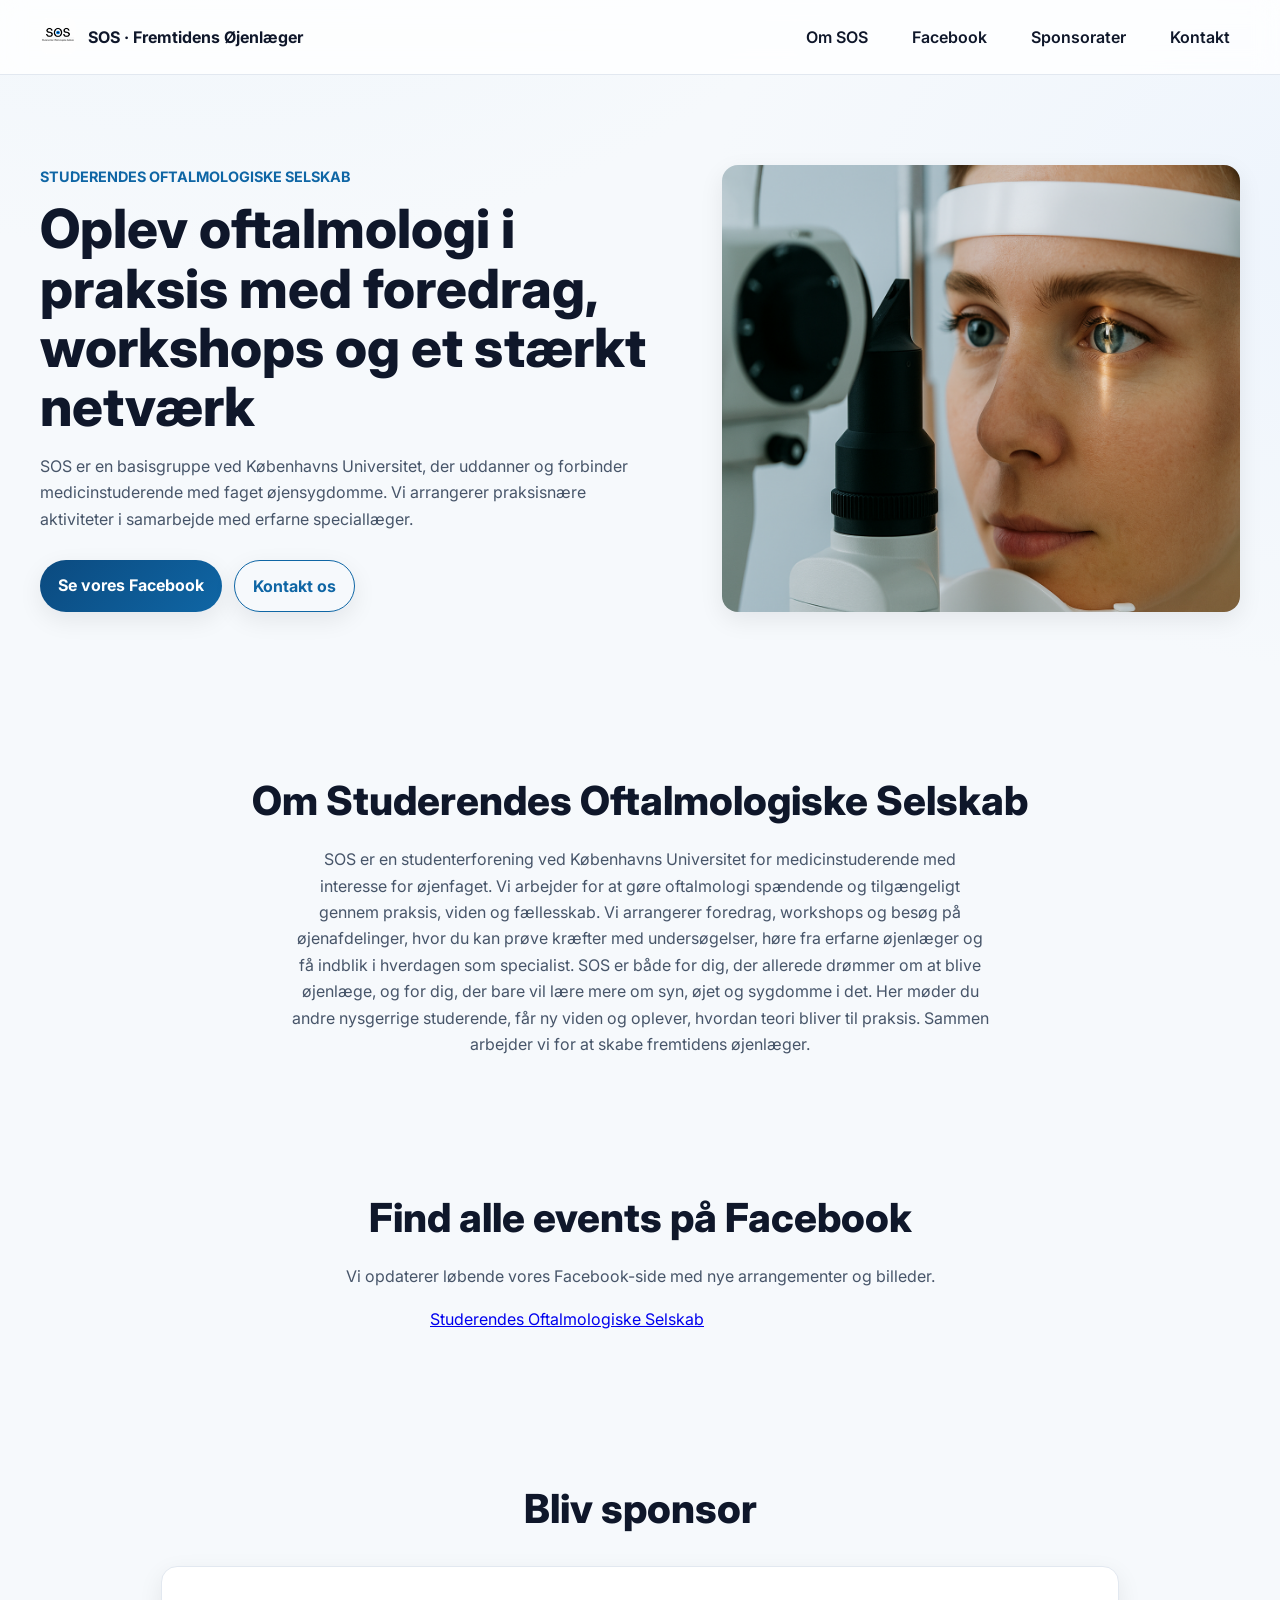
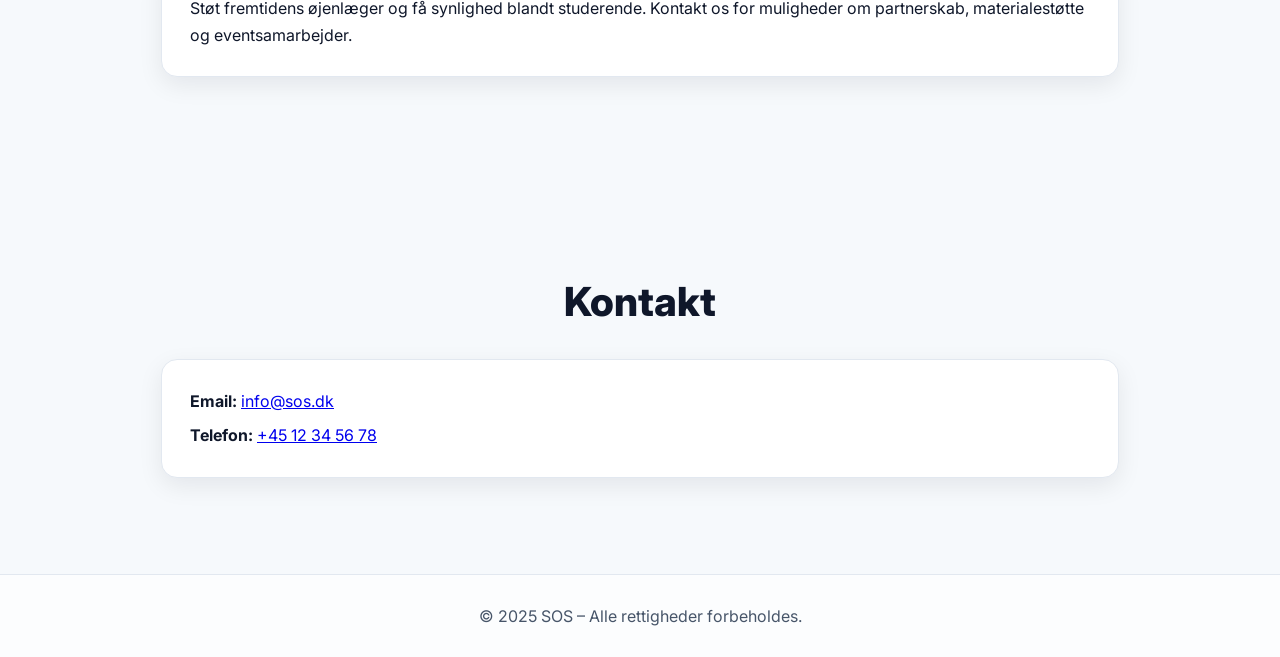
==== index.html @ 93fd6386 "Add files via upload" ====
<!DOCTYPE html>
<html lang="da">
<head>
  <meta charset="UTF-8" />
  <meta name="viewport" content="width=device-width, initial-scale=1" />

  <title>Studerendes Oftalmologiske Selskab (SOS) – Fremtidens Øjenlæger</title>
  <meta name="description" content="SOS er en basisgruppe ved Københavns Universitet, der fremmer viden om oftalmologi med foredrag, workshops og netværk for medicinstuderende." />

  <!-- (5) Favicon -->
  <link rel="icon" type="image/png" href="faviconsos.png" />

  <!-- Google Fonts -->
  <link rel="preconnect" href="https://fonts.gstatic.com" crossorigin>
  <link href="https://fonts.googleapis.com/css2?family=Inter:wght@300;400;500;600;700;800&display=swap" rel="stylesheet">

  <!-- (1) SEO/Open Graph -->
  <meta property="og:type" content="website">
  <meta property="og:locale" content="da_DK">
  <meta property="og:title" content="Studerendes Oftalmologiske Selskab (SOS)">
  <meta property="og:description" content="Foredrag, workshops og netværk for medicinstuderende ved Københavns Universitet.">
  <meta property="og:image" content="hero-eye.jpg">
  <meta property="og:url" content="/">
  <meta name="twitter:card" content="summary_large_image">
  <meta name="twitter:title" content="Studerendes Oftalmologiske Selskab (SOS)">
  <meta name="twitter:description" content="Foredrag, workshops og netværk for medicinstuderende ved KU.">
  <meta name="twitter:image" content="hero-eye.jpg">

  <style>
    :root {
      --bg: #f6f9fc; --bg-soft: #eef5fb; --text: #0f172a; --muted: #475569;
      --brand: #0b4a7f; --brand-2: #0f66a5; --accent: #ffd166; --card: #ffffff;
      --radius: 16px; --shadow-md: 0 8px 24px rgba(2,6,23,.08); --shadow-lg: 0 18px 40px rgba(2,6,23,.12);
    }

    body {
      margin: 0;
      font-family: 'Inter', system-ui, sans-serif;
      background: radial-gradient(1200px 800px at 15% -10%, var(--bg-soft), transparent 60%),
                  radial-gradient(1400px 900px at 110% 10%, #dbeafe55, transparent 50%),
                  var(--bg);
      color: var(--text);
      line-height: 1.65;
    }

    /* Topbar */
    .topbar {
      position: sticky; top: 0; z-index: 100;
      background: rgba(255,255,255,0.8);
      backdrop-filter: blur(12px);
      border-bottom: 1px solid #e2e8f0;
    }
    .nav {
      max-width: 1200px; margin: 0 auto;
      display: flex; justify-content: space-between; align-items: center;
      padding: 16px 20px;
    }
    .brand { display: flex; align-items: center; gap: 12px; text-decoration: none; color: var(--text); font-weight: 700; }
    .nav-list { display: flex; gap: 24px; }
    .nav-link { text-decoration: none; color: var(--text); font-weight: 600; padding: 8px 10px; border-radius: 10px; }
    .nav-link:hover { background: rgba(11,74,127,0.1); }

    /* Logo */
    .logo-img { height: 36px; width: auto; display: block; object-fit: contain; border-radius: 8px; margin-top: -2px; }

    /* Hero */
    .hero { padding: 90px 20px 60px; text-align: left; }
    .hero-inner {
      max-width: 1200px; margin: 0 auto;
      display: grid; grid-template-columns: 1.1fr .9fr;
      gap: 48px; align-items: center;
    }
    .kicker { color: var(--brand-2); font-weight: 700; text-transform: uppercase; font-size: 0.9rem; }
    .headline { font-weight: 800; font-size: clamp(32px,4.4vw,54px); line-height: 1.1; margin: 10px 0 16px; }
    .lede { color: var(--muted); max-width: 60ch; }
    .cta-row { display: flex; gap: 12px; margin-top: 28px; flex-wrap: wrap; }
    .btn {
      background: linear-gradient(135deg, var(--brand), var(--brand-2));
      color: #fff; text-decoration: none; padding: 12px 18px; border-radius: 999px;
      font-weight: 700; box-shadow: var(--shadow-md); transition: transform .15s ease, box-shadow .2s ease;
    }
    .btn:hover { box-shadow: var(--shadow-lg); transform: translateY(-1px); }
    .btn-ghost { background: transparent; color: var(--brand-2); border: 1px solid var(--brand-2); }

    .hero-art { border-radius: var(--radius); overflow: hidden; height: 100%; box-shadow: var(--shadow-md); }
    .hero-art img { width: 100%; height: 100%; object-fit: cover; display: block; }

    section { padding: clamp(48px,9vw,96px) 20px; }
    .wrap { max-width: 1200px; margin: 0 auto; }
    .section-title { text-align: center; font-size: clamp(26px,3.2vw,40px); font-weight: 800; margin: 0 0 12px; }
    .section-lede { text-align: center; color: var(--muted); max-width: 70ch; margin: 0 auto; }

    .panel {
      background: var(--card); border-radius: var(--radius); box-shadow: var(--shadow-md);
      padding: clamp(20px,3.6vw,28px); border: 1px solid #e2e8f0; max-width: 900px; margin: 24px auto 0;
    }

    /* Facebook embed */
    .fb-wrap { max-width: 1300px; margin: 0 auto; padding: 2rem 1rem; }
    .fb-card { background: transparent; border: none; border-radius: 0; box-shadow: none; padding: 0; }
    .fb-container { max-width: 500px; margin: 0 auto; }
    .fb-page { border-radius: 12px; overflow: hidden; }

    .footer {
      border-top: 1px solid #e2e8f0; text-align: center; color: var(--muted);
      padding: 28px 20px; background: rgba(255,255,255,0.7);
    }

    /* (2) Mobil-forbedringer */
    @media (max-width: 768px) {
      .hero-inner { grid-template-columns: 1fr; text-align: center; }
      .hero-art { margin-top: 24px; height: 260px; }
      .logo-img { height: 30px; margin-top: 0; }
      .nav { padding: 12px 16px; }
      .headline { font-size: clamp(28px, 7vw, 40px); }
      .fb-container { max-width: 100%; }
      .fb-page { border-radius: 10px; }
    }
  </style>
</head>

<body>
  <header class="topbar">
    <nav class="nav" aria-label="Primær navigation">
      <a class="brand" href="#">
        <img src="sos-logo.jpg" alt="Studerendes Oftalmologiske Selskab logo" class="logo-img">
        <span>SOS · Fremtidens Øjenlæger</span>
      </a>
      <div class="nav-list">
        <a class="nav-link" href="#om-os">Om SOS</a>
        <a class="nav-link" href="#facebook">Facebook</a>
        <a class="nav-link" href="#sponsorater">Sponsorater</a>
        <a class="nav-link" href="#kontakt">Kontakt</a>
      </div>
    </nav>
  </header>

  <section class="hero">
    <div class="hero-inner">
      <div>
        <div class="kicker">Studerendes Oftalmologiske Selskab</div>
        <h1 class="headline">Oplev oftalmologi i praksis med foredrag, workshops og et stærkt netværk</h1>
        <p class="lede">SOS er en basisgruppe ved Københavns Universitet, der uddanner og forbinder medicinstuderende med faget øjensygdomme. Vi arrangerer praksisnære aktiviteter i samarbejde med erfarne speciallæger.</p>
        <div class="cta-row">
          <a class="btn" href="#facebook">Se vores Facebook</a>
          <a class="btn btn-ghost" href="#kontakt">Kontakt os</a>
        </div>
      </div>
      <div class="hero-art">
        <img src="hero-eye.jpg" alt="Illustration af oftalmologisk arbejde">
      </div>
    </div>
  </section>

  <section id="om-os">
    <div class="wrap">
      <h2 class="section-title">Om Studerendes Oftalmologiske Selskab</h2>
      <p class="section-lede">
        SOS er en studenterforening ved Københavns Universitet for medicinstuderende med interesse for øjenfaget. Vi arbejder for at gøre oftalmologi spændende og tilgængeligt gennem praksis, viden og fællesskab.
        Vi arrangerer foredrag, workshops og besøg på øjenafdelinger, hvor du kan prøve kræfter med undersøgelser, høre fra erfarne øjenlæger og få indblik i hverdagen som specialist.
        SOS er både for dig, der allerede drømmer om at blive øjenlæge, og for dig, der bare vil lære mere om syn, øjet og sygdomme i det.
        Her møder du andre nysgerrige studerende, får ny viden og oplever, hvordan teori bliver til praksis.
        Sammen arbejder vi for at skabe fremtidens øjenlæger.
      </p>
    </div>
  </section>

  <!-- Facebook (placeret efter Om SOS) -->
  <section id="facebook" class="fb-wrap">
    <div class="wrap">
      <h2 class="section-title">Find alle events på Facebook</h2>
      <p class="section-lede">Vi opdaterer løbende vores Facebook-side med nye arrangementer og billeder.</p>

      <div class="fb-card">
        <div id="fb-root"></div>
        <script async defer crossorigin="anonymous"
          src="https://connect.facebook.net/da_DK/sdk.js#xfbml=1&version=v20.0"
          nonce="sos-page-plugin"></script>

        <div class="fb-container">
          <div class="fb-page"
               data-href="https://www.facebook.com/StuderendesOftalmologiskeSelskab/"
               data-tabs="timeline,events"
               data-width="500"
               data-adapt-container-width="false"
               data-small-header="false"
               data-hide-cover="false"
               data-show-facepile="true">
            <blockquote cite="https://www.facebook.com/StuderendesOftalmologiskeSelskab/" class="fb-xfbml-parse-ignore">
              <a href="https://www.facebook.com/StuderendesOftalmologiskeSelskab/">Studerendes Oftalmologiske Selskab</a>
            </blockquote>
          </div>
        </div>
      </div>
    </div>
  </section>

  <section id="sponsorater">
    <div class="wrap">
      <h2 class="section-title">Bliv sponsor</h2>
      <div class="panel">
        Støt fremtidens øjenlæger og få synlighed blandt studerende. Kontakt os for muligheder om partnerskab, materialestøtte og eventsamarbejder.
      </div>
    </div>
  </section>

  <section id="kontakt">
    <div class="wrap">
      <h2 class="section-title">Kontakt</h2>
      <div class="panel" style="display:grid;gap:8px;">
        <div><strong>Email:</strong> <a href="mailto:info@sos.dk">info@sos.dk</a></div>
        <div><strong>Telefon:</strong> <a href="tel:+4512345678">+45 12 34 56 78</a></div>
      </div>
    </div>
  </section>

  <footer>
    <div class="footer">© 2025 SOS – Alle rettigheder forbeholdes.</div>
  </footer>
</body>
</html>
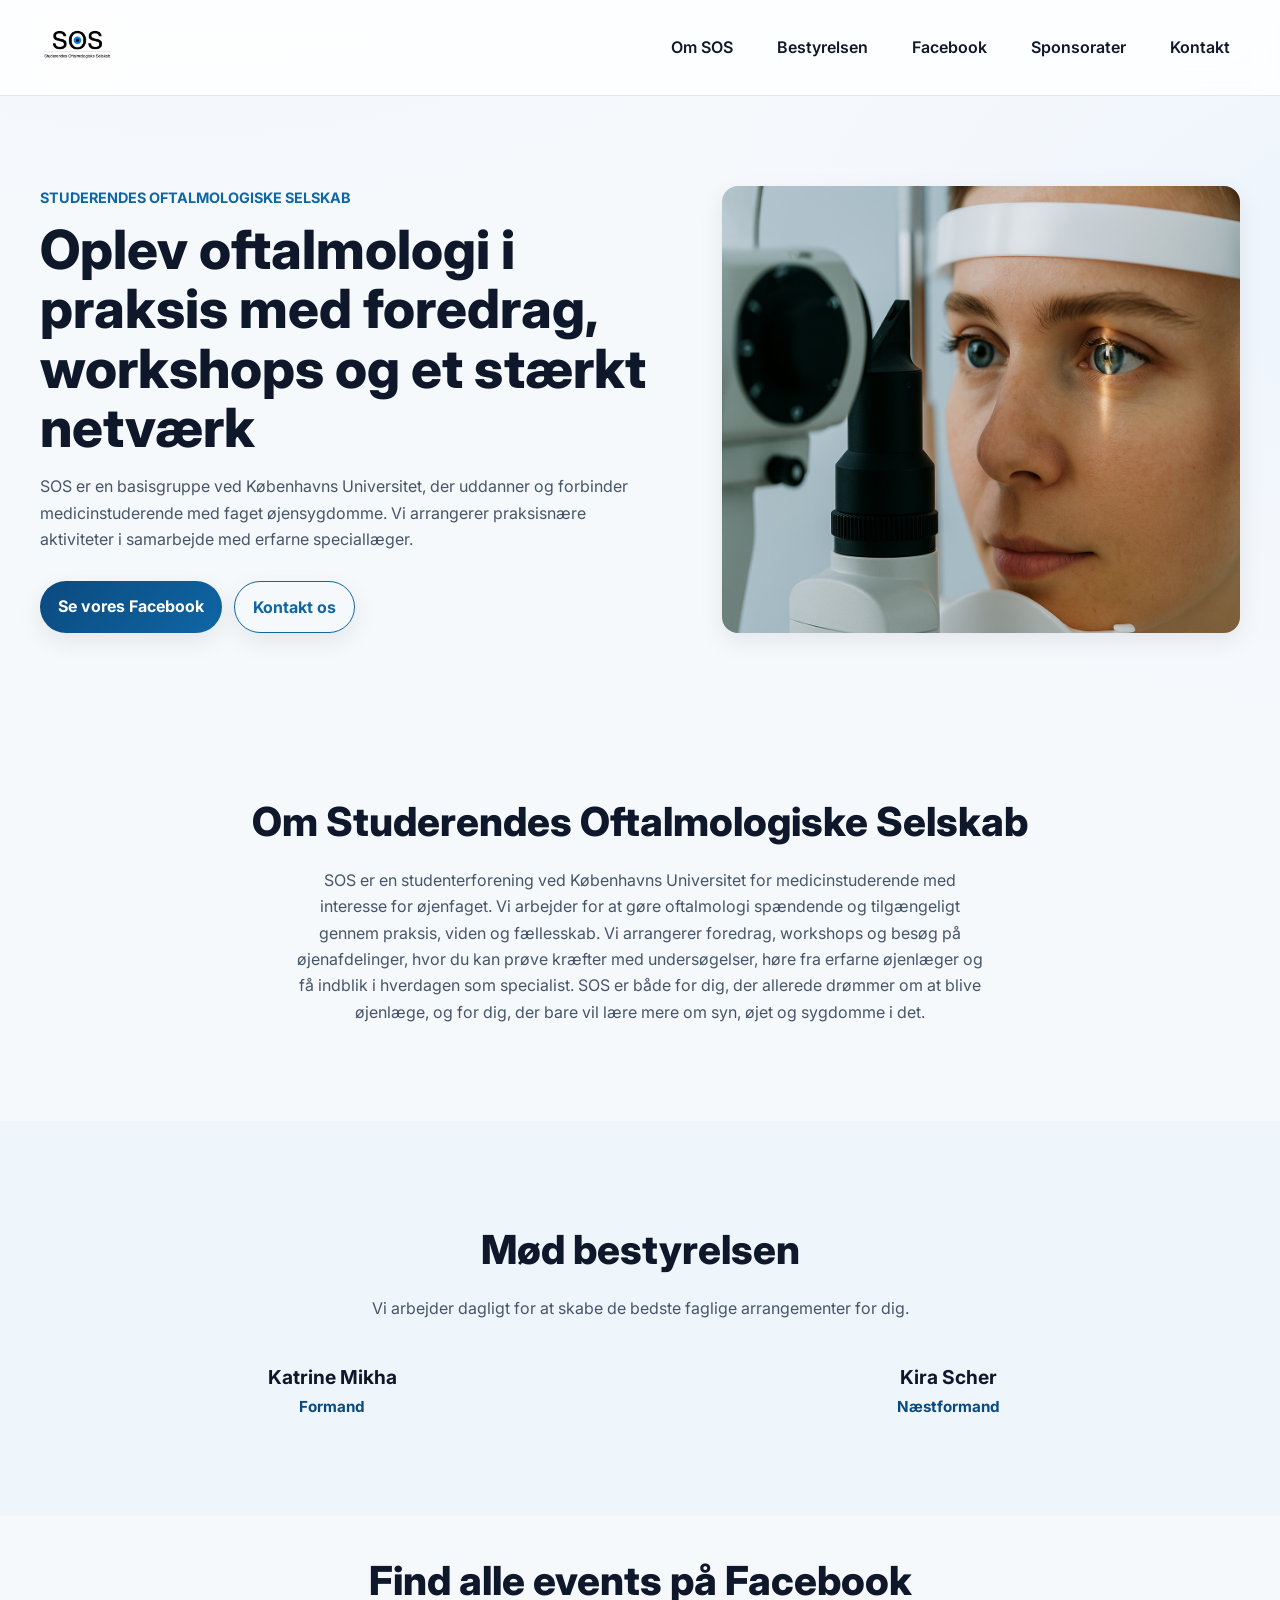
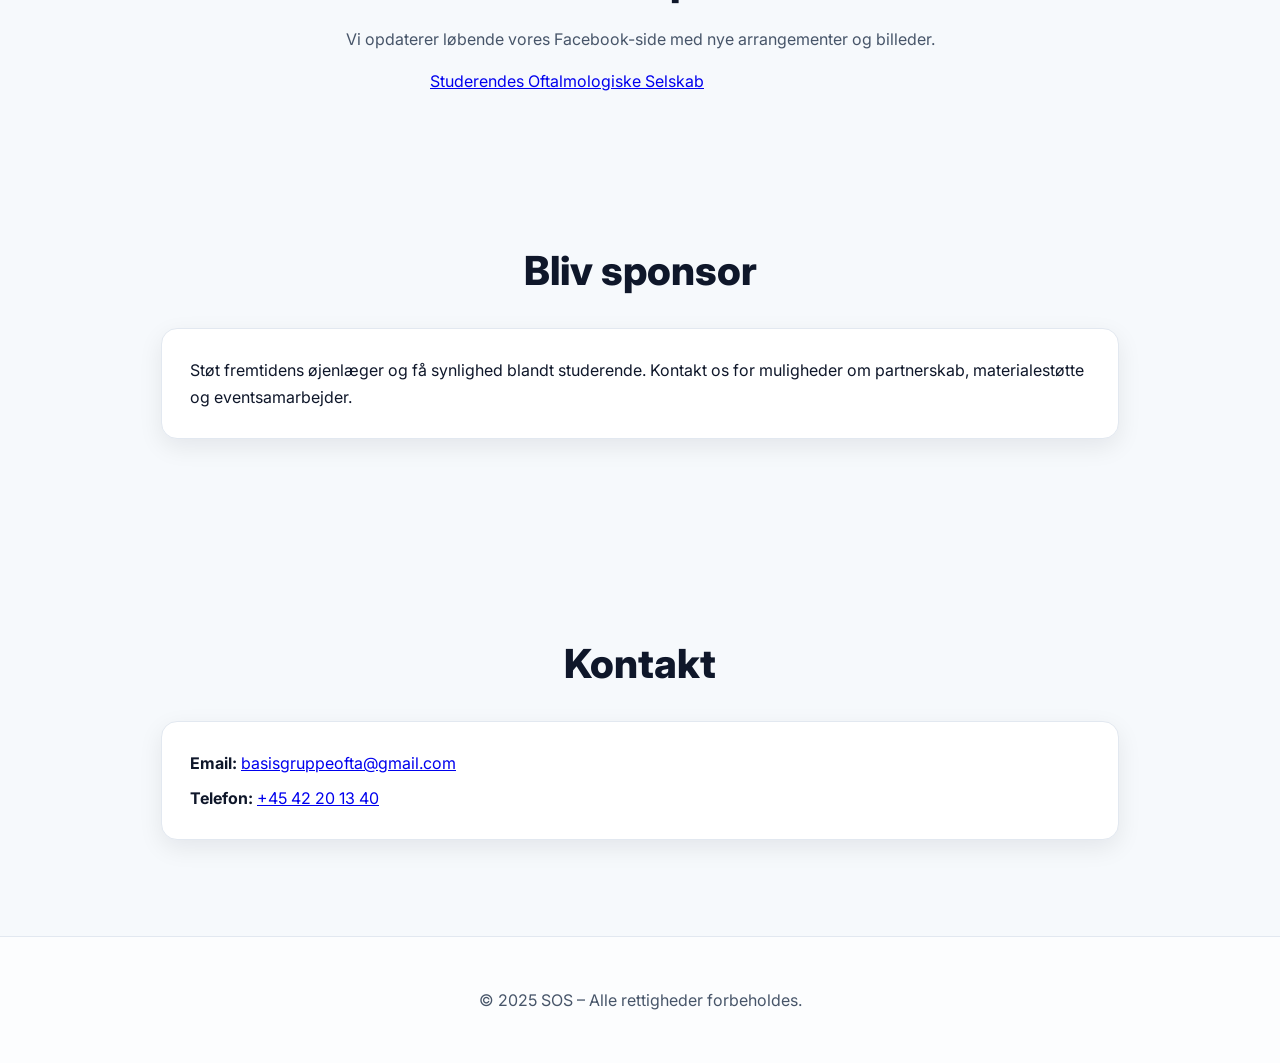
==== commit d6e5f6d3: "Update index.html" ====
--- a/index.html
+++ b/index.html
@@ -7,24 +7,17 @@
   <title>Studerendes Oftalmologiske Selskab (SOS) – Fremtidens Øjenlæger</title>
   <meta name="description" content="SOS er en basisgruppe ved Københavns Universitet, der fremmer viden om oftalmologi med foredrag, workshops og netværk for medicinstuderende." />
 
-  <!-- (5) Favicon -->
   <link rel="icon" type="image/png" href="faviconsos.png" />
 
-  <!-- Google Fonts -->
   <link rel="preconnect" href="https://fonts.gstatic.com" crossorigin>
   <link href="https://fonts.googleapis.com/css2?family=Inter:wght@300;400;500;600;700;800&display=swap" rel="stylesheet">
 
-  <!-- (1) SEO/Open Graph -->
   <meta property="og:type" content="website">
   <meta property="og:locale" content="da_DK">
   <meta property="og:title" content="Studerendes Oftalmologiske Selskab (SOS)">
   <meta property="og:description" content="Foredrag, workshops og netværk for medicinstuderende ved Københavns Universitet.">
   <meta property="og:image" content="hero-eye.jpg">
   <meta property="og:url" content="/">
-  <meta name="twitter:card" content="summary_large_image">
-  <meta name="twitter:title" content="Studerendes Oftalmologiske Selskab (SOS)">
-  <meta name="twitter:description" content="Foredrag, workshops og netværk for medicinstuderende ved KU.">
-  <meta name="twitter:image" content="hero-eye.jpg">
 
   <style>
     :root {
@@ -53,15 +46,15 @@
     .nav {
       max-width: 1200px; margin: 0 auto;
       display: flex; justify-content: space-between; align-items: center;
-      padding: 16px 20px;
-    }
-    .brand { display: flex; align-items: center; gap: 12px; text-decoration: none; color: var(--text); font-weight: 700; }
+      padding: 10px 20px;
+    }
     .nav-list { display: flex; gap: 24px; }
     .nav-link { text-decoration: none; color: var(--text); font-weight: 600; padding: 8px 10px; border-radius: 10px; }
     .nav-link:hover { background: rgba(11,74,127,0.1); }
 
-    /* Logo */
-    .logo-img { height: 36px; width: auto; display: block; object-fit: contain; border-radius: 8px; margin-top: -2px; }
+    /* Logo i header - Kun billede, gjort større */
+    .logo-link { display: block; line-height: 0; }
+    .logo-img { height: 75px; width: auto; display: block; object-fit: contain; }
 
     /* Hero */
     .hero { padding: 90px 20px 60px; text-align: left; }
@@ -103,14 +96,15 @@
 
     .footer {
       border-top: 1px solid #e2e8f0; text-align: center; color: var(--muted);
-      padding: 28px 20px; background: rgba(255,255,255,0.7);
-    }
-
-    /* (2) Mobil-forbedringer */
+      padding: 50px 20px; background: rgba(255,255,255,0.7);
+    }
+    
+    /* KU Logo styling fjernet herfra */
+
     @media (max-width: 768px) {
       .hero-inner { grid-template-columns: 1fr; text-align: center; }
       .hero-art { margin-top: 24px; height: 260px; }
-      .logo-img { height: 30px; margin-top: 0; }
+      .logo-img { height: 50px; }
       .nav { padding: 12px 16px; }
       .headline { font-size: clamp(28px, 7vw, 40px); }
       .fb-container { max-width: 100%; }
@@ -122,12 +116,13 @@
 <body>
   <header class="topbar">
     <nav class="nav" aria-label="Primær navigation">
-      <a class="brand" href="#">
-        <img src="sos-logo.jpg" alt="Studerendes Oftalmologiske Selskab logo" class="logo-img">
-        <span>SOS · Fremtidens Øjenlæger</span>
+      <a href="#" class="logo-link">
+        <img src="sos-logo.jpg" alt="Studerendes Oftalmologiske Selskab" class="logo-img">
       </a>
+      
       <div class="nav-list">
         <a class="nav-link" href="#om-os">Om SOS</a>
+        <a class="nav-link" href="#team">Bestyrelsen</a>
         <a class="nav-link" href="#facebook">Facebook</a>
         <a class="nav-link" href="#sponsorater">Sponsorater</a>
         <a class="nav-link" href="#kontakt">Kontakt</a>
@@ -159,13 +154,31 @@
         SOS er en studenterforening ved Københavns Universitet for medicinstuderende med interesse for øjenfaget. Vi arbejder for at gøre oftalmologi spændende og tilgængeligt gennem praksis, viden og fællesskab.
         Vi arrangerer foredrag, workshops og besøg på øjenafdelinger, hvor du kan prøve kræfter med undersøgelser, høre fra erfarne øjenlæger og få indblik i hverdagen som specialist.
         SOS er både for dig, der allerede drømmer om at blive øjenlæge, og for dig, der bare vil lære mere om syn, øjet og sygdomme i det.
-        Her møder du andre nysgerrige studerende, får ny viden og oplever, hvordan teori bliver til praksis.
-        Sammen arbejder vi for at skabe fremtidens øjenlæger.
       </p>
     </div>
   </section>
 
-  <!-- Facebook (placeret efter Om SOS) -->
+  <section id="team" style="background: var(--bg-soft);">
+    <div class="wrap">
+      <h2 class="section-title">Mød bestyrelsen</h2>
+      <p class="section-lede">Vi arbejder dagligt for at skabe de bedste faglige arrangementer for dig.</p>
+      
+      <div style="display: grid; grid-template-columns: repeat(auto-fit, minmax(200px, 1fr)); gap: 32px; margin-top: 40px; text-align: center; justify-content: center;">
+        
+        <div>
+          <h3 style="margin: 0; font-size: 1.2rem;">Katrine Mikha</h3>
+          <span style="color: var(--brand); font-size: 0.95rem; font-weight: 700;">Formand</span>
+        </div>
+
+        <div>
+          <h3 style="margin: 0; font-size: 1.2rem;">Kira Scher</h3>
+          <span style="color: var(--brand); font-size: 0.95rem; font-weight: 700;">Næstformand</span>
+        </div>
+
+      </div>
+    </div>
+  </section>
+
   <section id="facebook" class="fb-wrap">
     <div class="wrap">
       <h2 class="section-title">Find alle events på Facebook</h2>
@@ -208,14 +221,16 @@
     <div class="wrap">
       <h2 class="section-title">Kontakt</h2>
       <div class="panel" style="display:grid;gap:8px;">
-        <div><strong>Email:</strong> <a href="mailto:info@sos.dk">info@sos.dk</a></div>
-        <div><strong>Telefon:</strong> <a href="tel:+4512345678">+45 12 34 56 78</a></div>
+        <div><strong>Email:</strong> <a href="mailto:basisgruppeofta@gmail.com">basisgruppeofta@gmail.com</a></div>
+        <div><strong>Telefon:</strong> <a href="tel:+4542201340">+45 42 20 13 40</a></div>
       </div>
     </div>
   </section>
 
   <footer>
-    <div class="footer">© 2025 SOS – Alle rettigheder forbeholdes.</div>
+    <div class="footer">
+      <div>© 2025 SOS – Alle rettigheder forbeholdes.</div>
+    </div>
   </footer>
 </body>
 </html>
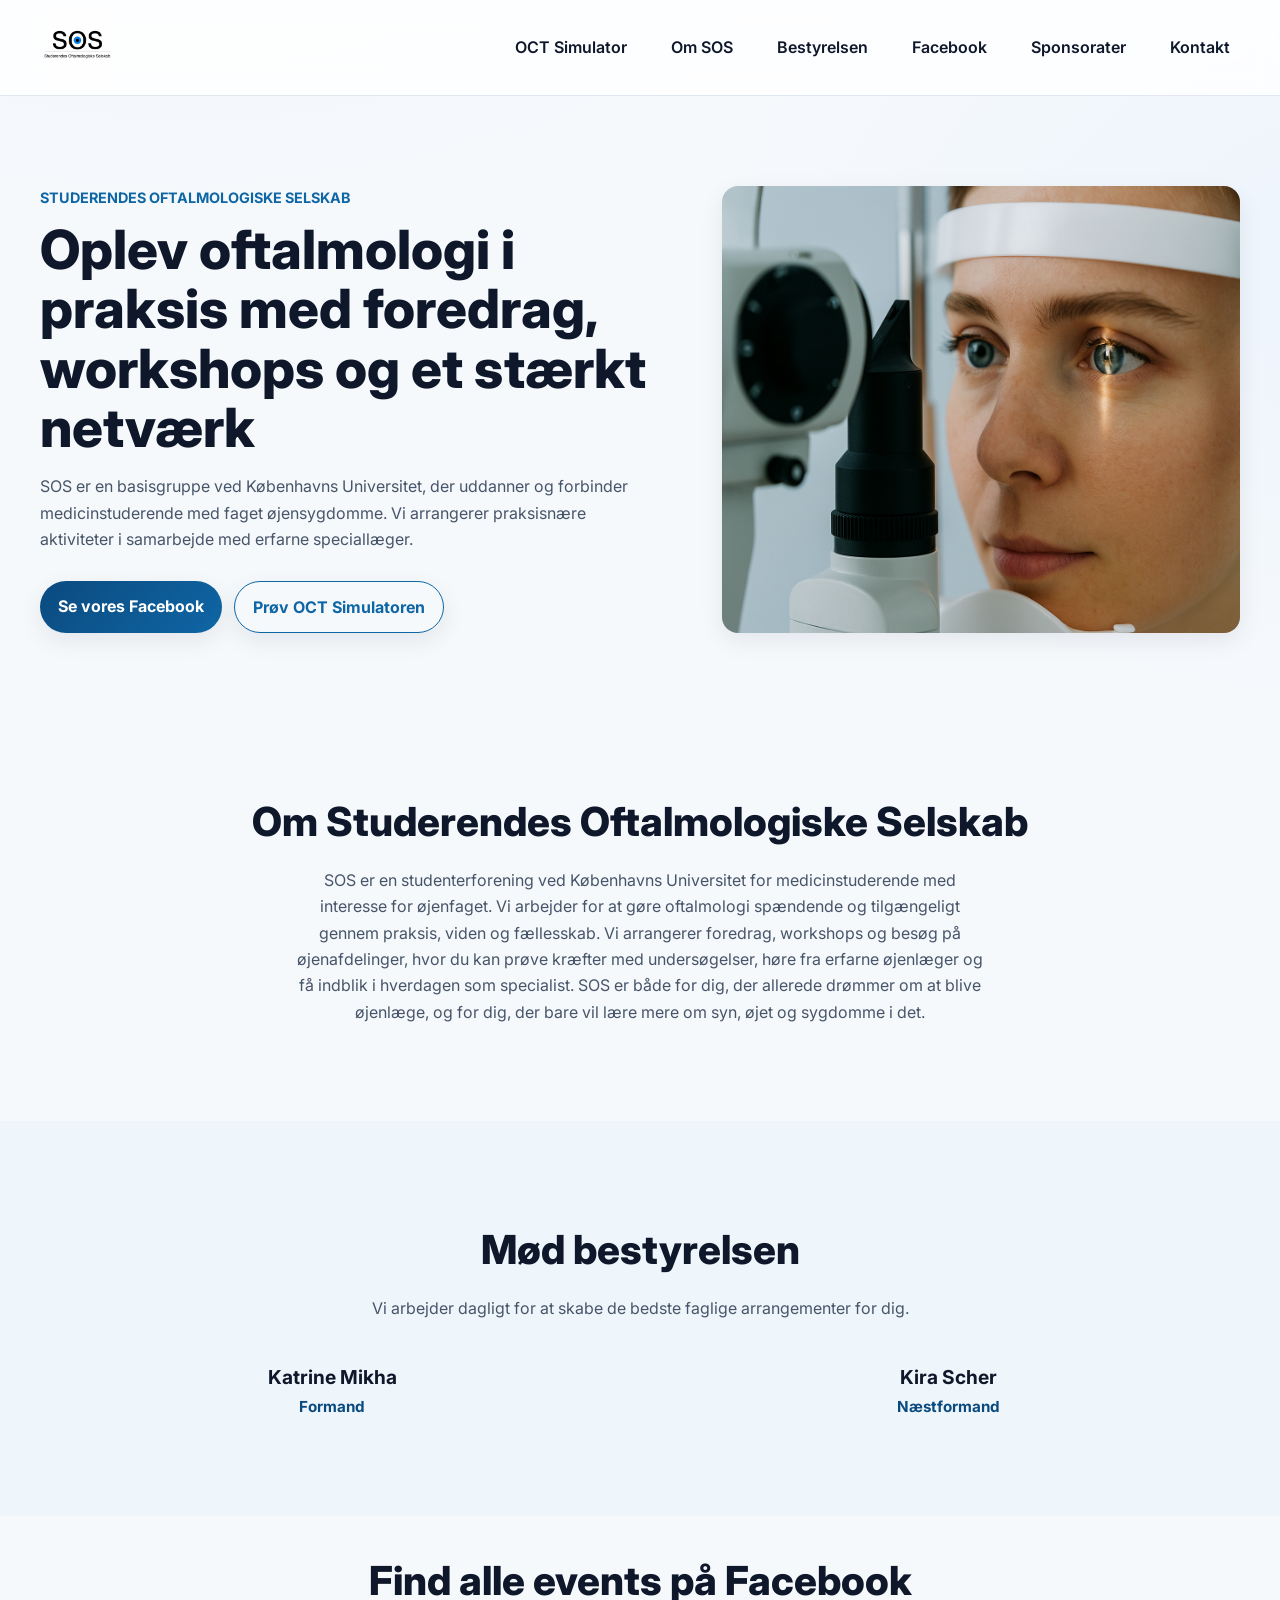
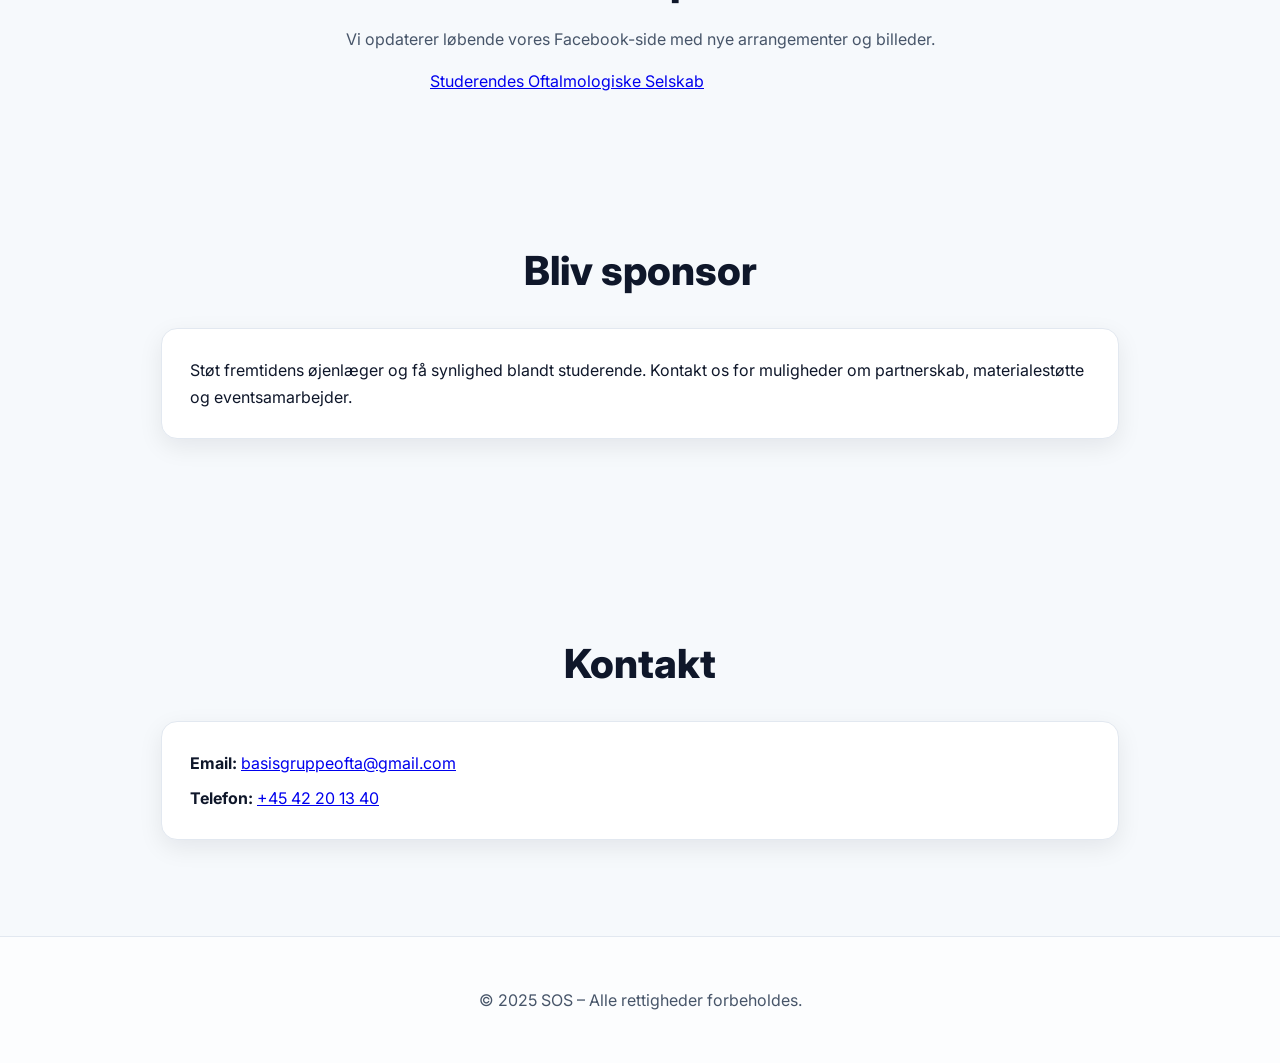
==== commit 16710210: "Replace current index file with a new one (6a0ed9d4bedb05167acc97bc)" ====
--- a/index.html
+++ b/index.html
@@ -121,6 +121,7 @@
       </a>
       
       <div class="nav-list">
+        <a class="nav-link" href="/oct-simulator/">OCT Simulator</a>
         <a class="nav-link" href="#om-os">Om SOS</a>
         <a class="nav-link" href="#team">Bestyrelsen</a>
         <a class="nav-link" href="#facebook">Facebook</a>
@@ -138,7 +139,7 @@
         <p class="lede">SOS er en basisgruppe ved Københavns Universitet, der uddanner og forbinder medicinstuderende med faget øjensygdomme. Vi arrangerer praksisnære aktiviteter i samarbejde med erfarne speciallæger.</p>
         <div class="cta-row">
           <a class="btn" href="#facebook">Se vores Facebook</a>
-          <a class="btn btn-ghost" href="#kontakt">Kontakt os</a>
+          <a class="btn btn-ghost" href="/oct-simulator/">Prøv OCT Simulatoren</a>
         </div>
       </div>
       <div class="hero-art">
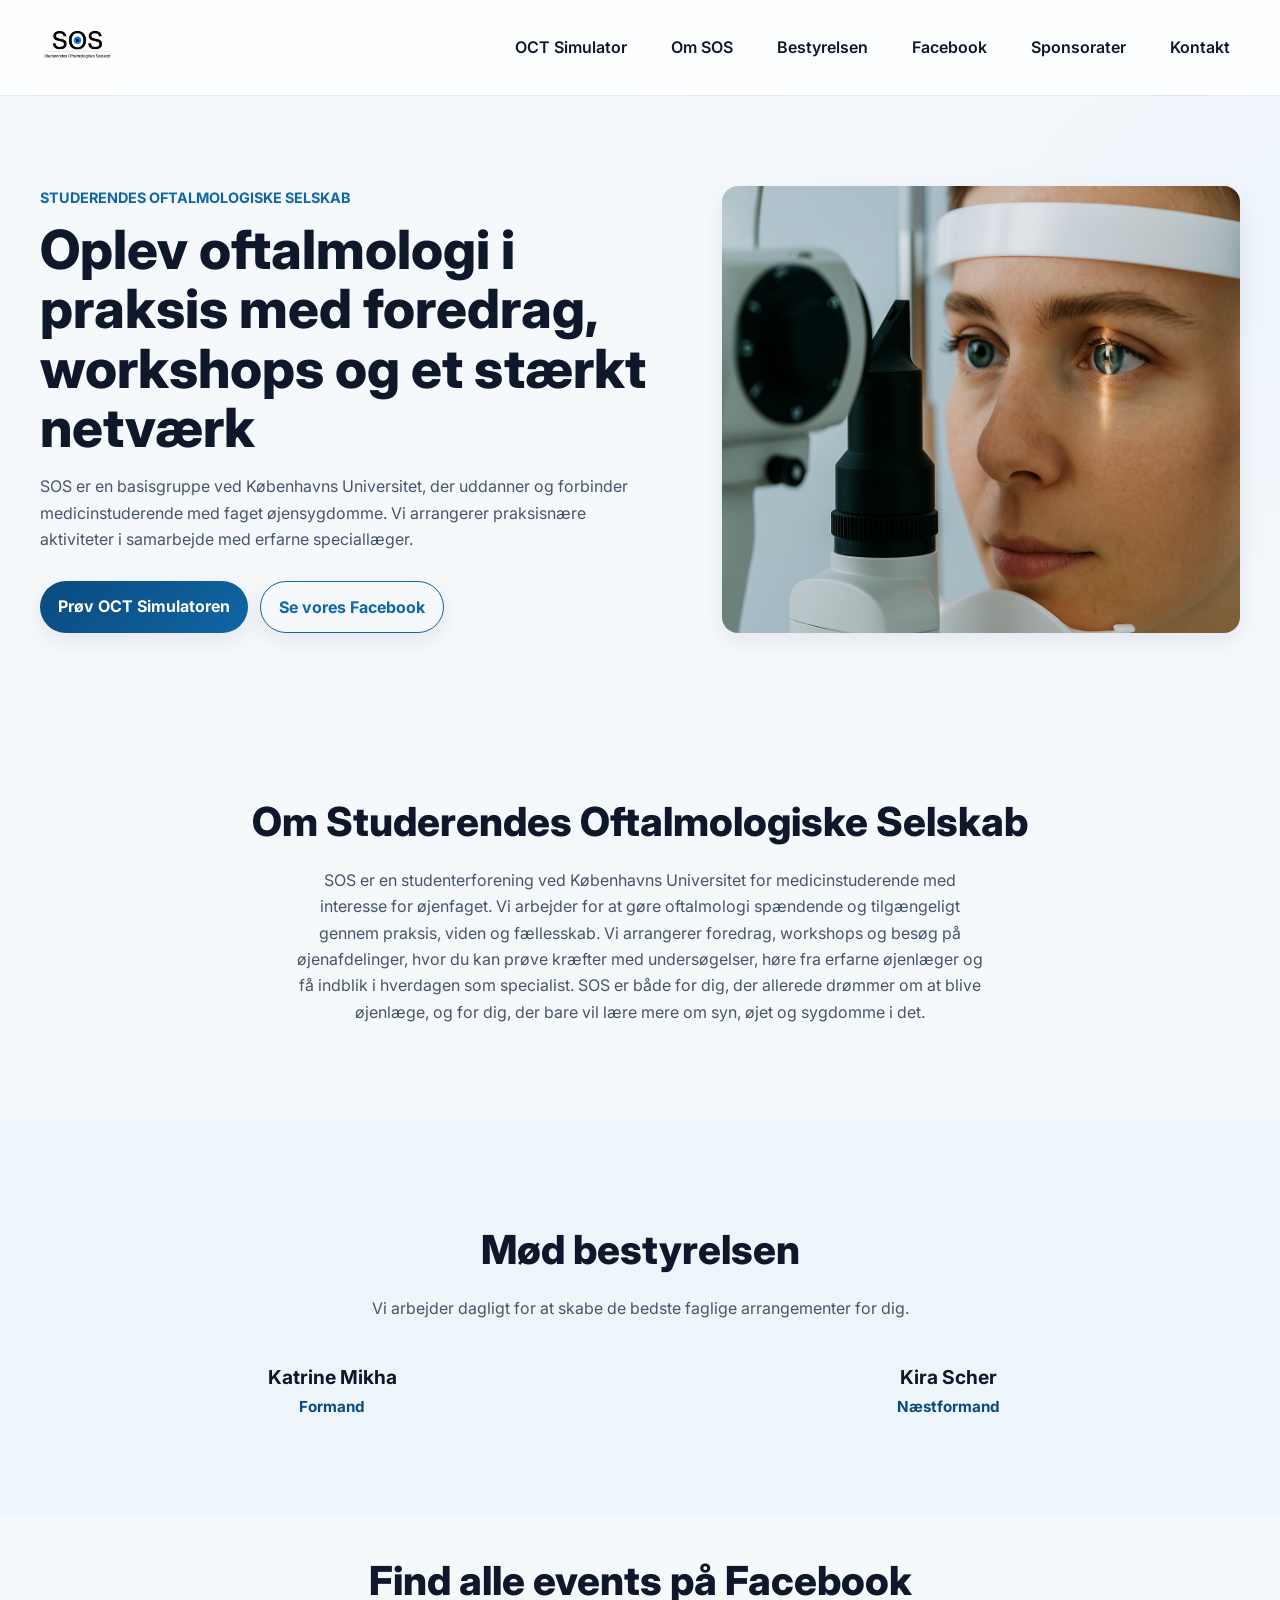
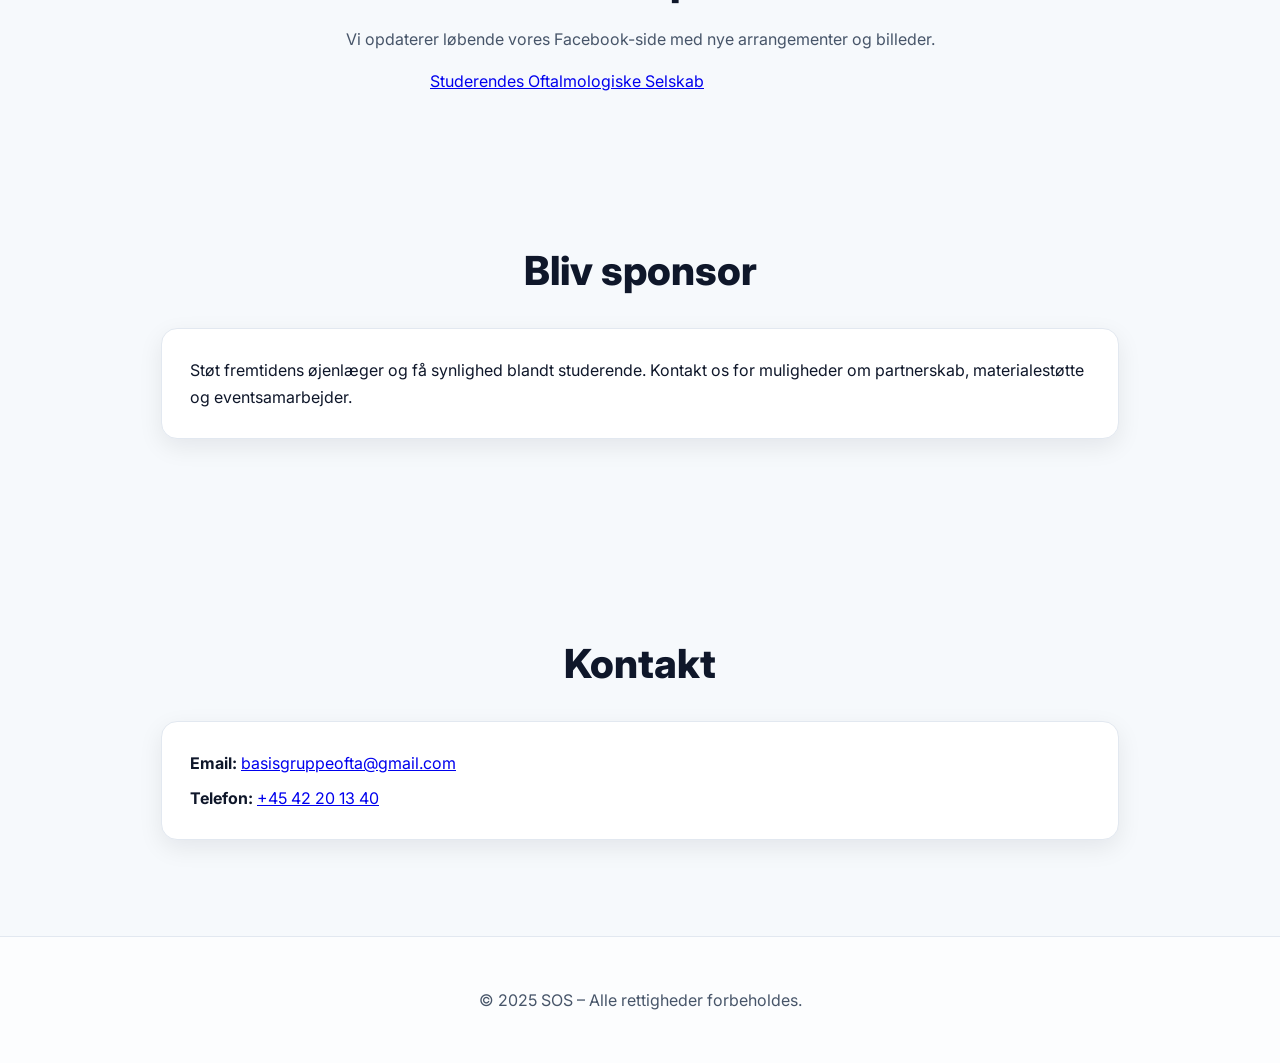
==== commit c6019dc3: "index.html" ====
--- a/index.html
+++ b/index.html
@@ -121,7 +121,7 @@
       </a>
       
       <div class="nav-list">
-        <a class="nav-link" href="/oct-simulator/">OCT Simulator</a>
+        <a class="nav-link" href="/oct-simulator/">OCT Simulator</a>
         <a class="nav-link" href="#om-os">Om SOS</a>
         <a class="nav-link" href="#team">Bestyrelsen</a>
         <a class="nav-link" href="#facebook">Facebook</a>
@@ -138,8 +138,8 @@
         <h1 class="headline">Oplev oftalmologi i praksis med foredrag, workshops og et stærkt netværk</h1>
         <p class="lede">SOS er en basisgruppe ved Københavns Universitet, der uddanner og forbinder medicinstuderende med faget øjensygdomme. Vi arrangerer praksisnære aktiviteter i samarbejde med erfarne speciallæger.</p>
         <div class="cta-row">
-          <a class="btn" href="#facebook">Se vores Facebook</a>
-          <a class="btn btn-ghost" href="/oct-simulator/">Prøv OCT Simulatoren</a>
+          <a class="btn" href="/oct-simulator/">Prøv OCT Simulatoren</a>
+          <a class="btn btn-ghost" href="#facebook">Se vores Facebook</a>
         </div>
       </div>
       <div class="hero-art">
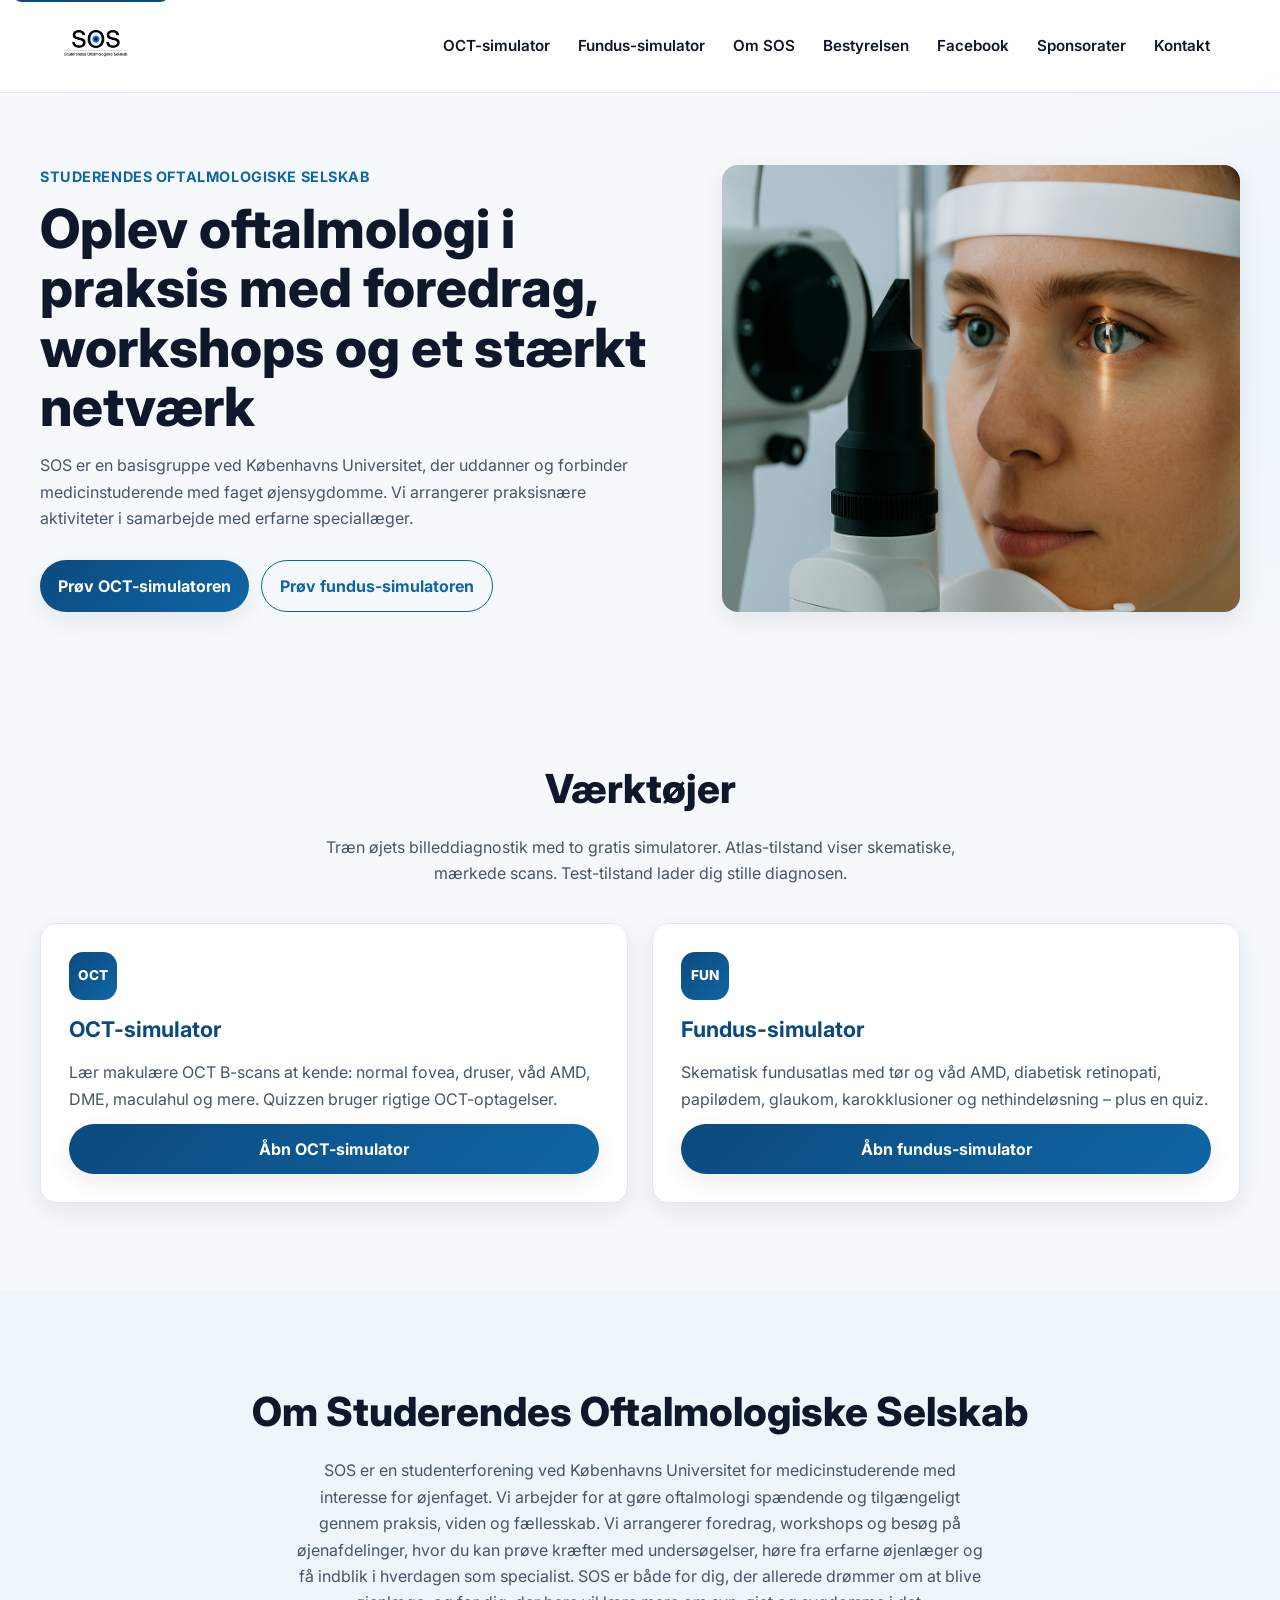
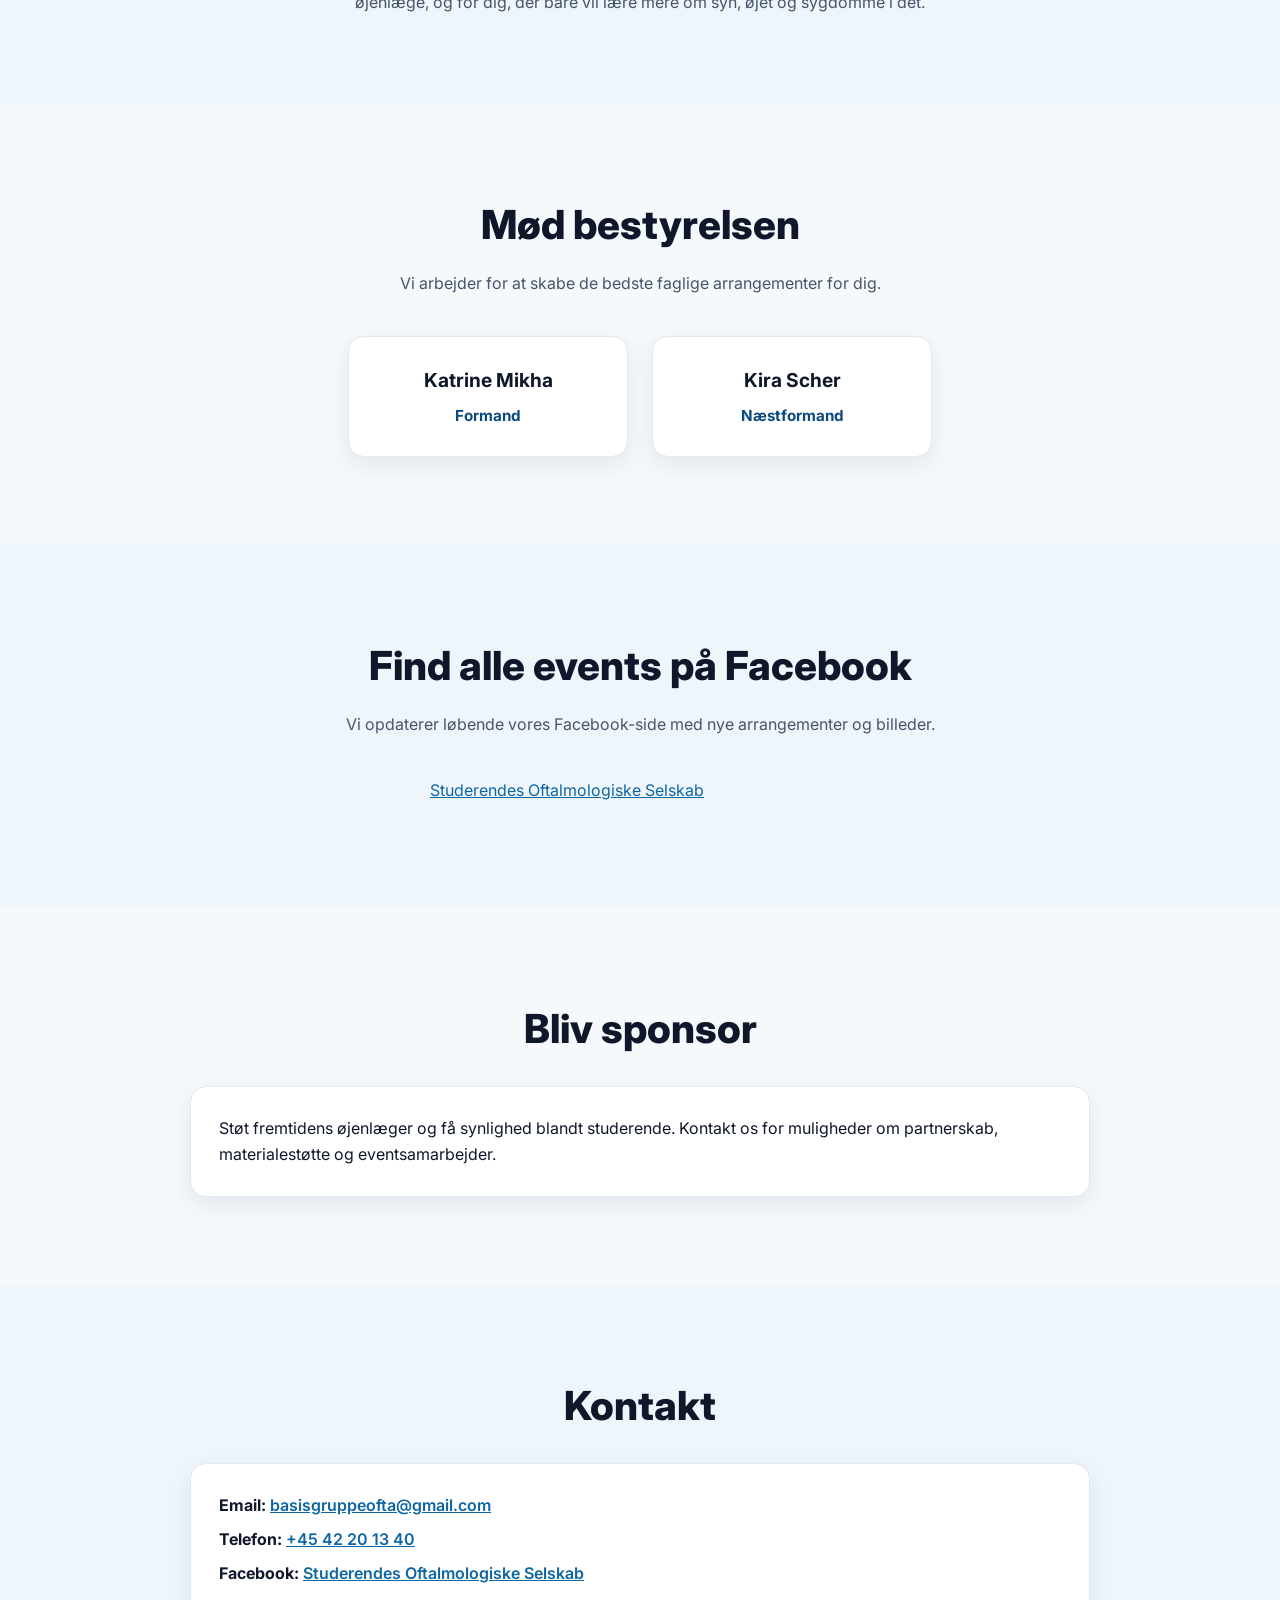
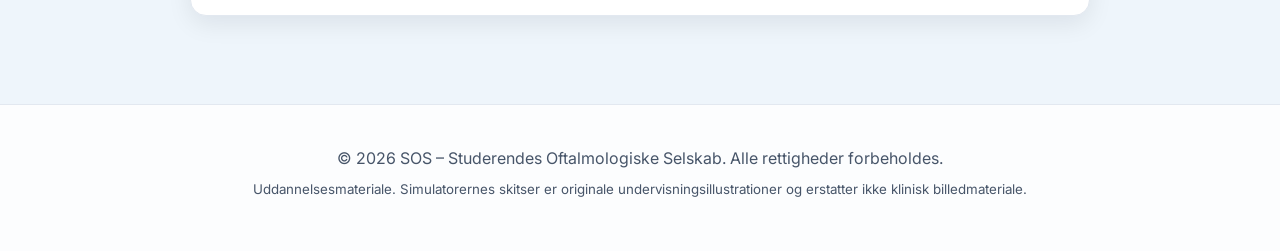
==== commit 8b5344e1: "Add OCT atlas and fundus simulator with test cases Students can browse typical OCT and fundus findin" ====
--- a/index.html
+++ b/index.html
@@ -1,237 +1,160 @@
-<!DOCTYPE html>
-<html lang="da">
-<head>
-  <meta charset="UTF-8" />
-  <meta name="viewport" content="width=device-width, initial-scale=1" />
-
-  <title>Studerendes Oftalmologiske Selskab (SOS) – Fremtidens Øjenlæger</title>
-  <meta name="description" content="SOS er en basisgruppe ved Københavns Universitet, der fremmer viden om oftalmologi med foredrag, workshops og netværk for medicinstuderende." />
-
-  <link rel="icon" type="image/png" href="faviconsos.png" />
-
-  <link rel="preconnect" href="https://fonts.gstatic.com" crossorigin>
-  <link href="https://fonts.googleapis.com/css2?family=Inter:wght@300;400;500;600;700;800&display=swap" rel="stylesheet">
-
-  <meta property="og:type" content="website">
-  <meta property="og:locale" content="da_DK">
-  <meta property="og:title" content="Studerendes Oftalmologiske Selskab (SOS)">
-  <meta property="og:description" content="Foredrag, workshops og netværk for medicinstuderende ved Københavns Universitet.">
-  <meta property="og:image" content="hero-eye.jpg">
-  <meta property="og:url" content="/">
-
-  <style>
-    :root {
-      --bg: #f6f9fc; --bg-soft: #eef5fb; --text: #0f172a; --muted: #475569;
-      --brand: #0b4a7f; --brand-2: #0f66a5; --accent: #ffd166; --card: #ffffff;
-      --radius: 16px; --shadow-md: 0 8px 24px rgba(2,6,23,.08); --shadow-lg: 0 18px 40px rgba(2,6,23,.12);
-    }
-
-    body {
-      margin: 0;
-      font-family: 'Inter', system-ui, sans-serif;
-      background: radial-gradient(1200px 800px at 15% -10%, var(--bg-soft), transparent 60%),
-                  radial-gradient(1400px 900px at 110% 10%, #dbeafe55, transparent 50%),
-                  var(--bg);
-      color: var(--text);
-      line-height: 1.65;
-    }
-
-    /* Topbar */
-    .topbar {
-      position: sticky; top: 0; z-index: 100;
-      background: rgba(255,255,255,0.8);
-      backdrop-filter: blur(12px);
-      border-bottom: 1px solid #e2e8f0;
-    }
-    .nav {
-      max-width: 1200px; margin: 0 auto;
-      display: flex; justify-content: space-between; align-items: center;
-      padding: 10px 20px;
-    }
-    .nav-list { display: flex; gap: 24px; }
-    .nav-link { text-decoration: none; color: var(--text); font-weight: 600; padding: 8px 10px; border-radius: 10px; }
-    .nav-link:hover { background: rgba(11,74,127,0.1); }
-
-    /* Logo i header - Kun billede, gjort større */
-    .logo-link { display: block; line-height: 0; }
-    .logo-img { height: 75px; width: auto; display: block; object-fit: contain; }
-
-    /* Hero */
-    .hero { padding: 90px 20px 60px; text-align: left; }
-    .hero-inner {
-      max-width: 1200px; margin: 0 auto;
-      display: grid; grid-template-columns: 1.1fr .9fr;
-      gap: 48px; align-items: center;
-    }
-    .kicker { color: var(--brand-2); font-weight: 700; text-transform: uppercase; font-size: 0.9rem; }
-    .headline { font-weight: 800; font-size: clamp(32px,4.4vw,54px); line-height: 1.1; margin: 10px 0 16px; }
-    .lede { color: var(--muted); max-width: 60ch; }
-    .cta-row { display: flex; gap: 12px; margin-top: 28px; flex-wrap: wrap; }
-    .btn {
-      background: linear-gradient(135deg, var(--brand), var(--brand-2));
-      color: #fff; text-decoration: none; padding: 12px 18px; border-radius: 999px;
-      font-weight: 700; box-shadow: var(--shadow-md); transition: transform .15s ease, box-shadow .2s ease;
-    }
-    .btn:hover { box-shadow: var(--shadow-lg); transform: translateY(-1px); }
-    .btn-ghost { background: transparent; color: var(--brand-2); border: 1px solid var(--brand-2); }
-
-    .hero-art { border-radius: var(--radius); overflow: hidden; height: 100%; box-shadow: var(--shadow-md); }
-    .hero-art img { width: 100%; height: 100%; object-fit: cover; display: block; }
-
-    section { padding: clamp(48px,9vw,96px) 20px; }
-    .wrap { max-width: 1200px; margin: 0 auto; }
-    .section-title { text-align: center; font-size: clamp(26px,3.2vw,40px); font-weight: 800; margin: 0 0 12px; }
-    .section-lede { text-align: center; color: var(--muted); max-width: 70ch; margin: 0 auto; }
-
-    .panel {
-      background: var(--card); border-radius: var(--radius); box-shadow: var(--shadow-md);
-      padding: clamp(20px,3.6vw,28px); border: 1px solid #e2e8f0; max-width: 900px; margin: 24px auto 0;
-    }
-
-    /* Facebook embed */
-    .fb-wrap { max-width: 1300px; margin: 0 auto; padding: 2rem 1rem; }
-    .fb-card { background: transparent; border: none; border-radius: 0; box-shadow: none; padding: 0; }
-    .fb-container { max-width: 500px; margin: 0 auto; }
-    .fb-page { border-radius: 12px; overflow: hidden; }
-
-    .footer {
-      border-top: 1px solid #e2e8f0; text-align: center; color: var(--muted);
-      padding: 50px 20px; background: rgba(255,255,255,0.7);
-    }
-    
-    /* KU Logo styling fjernet herfra */
-
-    @media (max-width: 768px) {
-      .hero-inner { grid-template-columns: 1fr; text-align: center; }
-      .hero-art { margin-top: 24px; height: 260px; }
-      .logo-img { height: 50px; }
-      .nav { padding: 12px 16px; }
-      .headline { font-size: clamp(28px, 7vw, 40px); }
-      .fb-container { max-width: 100%; }
-      .fb-page { border-radius: 10px; }
-    }
-  </style>
-</head>
-
-<body>
-  <header class="topbar">
-    <nav class="nav" aria-label="Primær navigation">
-      <a href="#" class="logo-link">
-        <img src="sos-logo.jpg" alt="Studerendes Oftalmologiske Selskab" class="logo-img">
-      </a>
-      
-      <div class="nav-list">
-        <a class="nav-link" href="/oct-simulator/">OCT Simulator</a>
-        <a class="nav-link" href="#om-os">Om SOS</a>
-        <a class="nav-link" href="#team">Bestyrelsen</a>
-        <a class="nav-link" href="#facebook">Facebook</a>
-        <a class="nav-link" href="#sponsorater">Sponsorater</a>
-        <a class="nav-link" href="#kontakt">Kontakt</a>
-      </div>
-    </nav>
-  </header>
-
-  <section class="hero">
-    <div class="hero-inner">
-      <div>
-        <div class="kicker">Studerendes Oftalmologiske Selskab</div>
-        <h1 class="headline">Oplev oftalmologi i praksis med foredrag, workshops og et stærkt netværk</h1>
-        <p class="lede">SOS er en basisgruppe ved Københavns Universitet, der uddanner og forbinder medicinstuderende med faget øjensygdomme. Vi arrangerer praksisnære aktiviteter i samarbejde med erfarne speciallæger.</p>
-        <div class="cta-row">
-          <a class="btn" href="/oct-simulator/">Prøv OCT Simulatoren</a>
-          <a class="btn btn-ghost" href="#facebook">Se vores Facebook</a>
-        </div>
-      </div>
-      <div class="hero-art">
-        <img src="hero-eye.jpg" alt="Illustration af oftalmologisk arbejde">
-      </div>
-    </div>
-  </section>
-
-  <section id="om-os">
-    <div class="wrap">
-      <h2 class="section-title">Om Studerendes Oftalmologiske Selskab</h2>
-      <p class="section-lede">
-        SOS er en studenterforening ved Københavns Universitet for medicinstuderende med interesse for øjenfaget. Vi arbejder for at gøre oftalmologi spændende og tilgængeligt gennem praksis, viden og fællesskab.
-        Vi arrangerer foredrag, workshops og besøg på øjenafdelinger, hvor du kan prøve kræfter med undersøgelser, høre fra erfarne øjenlæger og få indblik i hverdagen som specialist.
-        SOS er både for dig, der allerede drømmer om at blive øjenlæge, og for dig, der bare vil lære mere om syn, øjet og sygdomme i det.
-      </p>
-    </div>
-  </section>
-
-  <section id="team" style="background: var(--bg-soft);">
-    <div class="wrap">
-      <h2 class="section-title">Mød bestyrelsen</h2>
-      <p class="section-lede">Vi arbejder dagligt for at skabe de bedste faglige arrangementer for dig.</p>
-      
-      <div style="display: grid; grid-template-columns: repeat(auto-fit, minmax(200px, 1fr)); gap: 32px; margin-top: 40px; text-align: center; justify-content: center;">
-        
-        <div>
-          <h3 style="margin: 0; font-size: 1.2rem;">Katrine Mikha</h3>
-          <span style="color: var(--brand); font-size: 0.95rem; font-weight: 700;">Formand</span>
-        </div>
-
-        <div>
-          <h3 style="margin: 0; font-size: 1.2rem;">Kira Scher</h3>
-          <span style="color: var(--brand); font-size: 0.95rem; font-weight: 700;">Næstformand</span>
-        </div>
-
-      </div>
-    </div>
-  </section>
-
-  <section id="facebook" class="fb-wrap">
-    <div class="wrap">
-      <h2 class="section-title">Find alle events på Facebook</h2>
-      <p class="section-lede">Vi opdaterer løbende vores Facebook-side med nye arrangementer og billeder.</p>
-
-      <div class="fb-card">
-        <div id="fb-root"></div>
-        <script async defer crossorigin="anonymous"
-          src="https://connect.facebook.net/da_DK/sdk.js#xfbml=1&version=v20.0"
-          nonce="sos-page-plugin"></script>
-
-        <div class="fb-container">
-          <div class="fb-page"
-               data-href="https://www.facebook.com/StuderendesOftalmologiskeSelskab/"
-               data-tabs="timeline,events"
-               data-width="500"
-               data-adapt-container-width="false"
-               data-small-header="false"
-               data-hide-cover="false"
-               data-show-facepile="true">
-            <blockquote cite="https://www.facebook.com/StuderendesOftalmologiskeSelskab/" class="fb-xfbml-parse-ignore">
-              <a href="https://www.facebook.com/StuderendesOftalmologiskeSelskab/">Studerendes Oftalmologiske Selskab</a>
-            </blockquote>
-          </div>
-        </div>
-      </div>
-    </div>
-  </section>
-
-  <section id="sponsorater">
-    <div class="wrap">
-      <h2 class="section-title">Bliv sponsor</h2>
-      <div class="panel">
-        Støt fremtidens øjenlæger og få synlighed blandt studerende. Kontakt os for muligheder om partnerskab, materialestøtte og eventsamarbejder.
-      </div>
-    </div>
-  </section>
-
-  <section id="kontakt">
-    <div class="wrap">
-      <h2 class="section-title">Kontakt</h2>
-      <div class="panel" style="display:grid;gap:8px;">
-        <div><strong>Email:</strong> <a href="mailto:basisgruppeofta@gmail.com">basisgruppeofta@gmail.com</a></div>
-        <div><strong>Telefon:</strong> <a href="tel:+4542201340">+45 42 20 13 40</a></div>
-      </div>
-    </div>
-  </section>
-
-  <footer>
-    <div class="footer">
-      <div>© 2025 SOS – Alle rettigheder forbeholdes.</div>
-    </div>
-  </footer>
-</body>
-</html>
+<!DOCTYPE html>
+<html lang="da">
+<head>
+  <meta charset="UTF-8" />
+  <meta name="viewport" content="width=device-width, initial-scale=1" />
+  <title>Studerendes Oftalmologiske Selskab (SOS) – Fremtidens øjenlæger</title>
+  <meta name="description" content="SOS er en basisgruppe ved Københavns Universitet, der fremmer viden om oftalmologi med foredrag, workshops og netværk for medicinstuderende." />
+  <link rel="icon" type="image/png" href="faviconsos.png" />
+  <link rel="preconnect" href="https://fonts.gstatic.com" crossorigin>
+  <link href="https://fonts.googleapis.com/css2?family=Inter:wght@300;400;500;600;700;800&display=swap" rel="stylesheet">
+  <link rel="stylesheet" href="css/sos.css" />
+  <meta property="og:type" content="website">
+  <meta property="og:locale" content="da_DK">
+  <meta property="og:title" content="Studerendes Oftalmologiske Selskab (SOS)">
+  <meta property="og:description" content="Foredrag, workshops og netværk for medicinstuderende ved Københavns Universitet.">
+  <meta property="og:image" content="hero-eye.jpg">
+  <meta property="og:url" content="https://sosbasisgruppe.dk/">
+</head>
+<body>
+  <a class="skip-link" href="#indhold">Spring til indhold</a>
+  <header class="topbar">
+    <nav class="nav" aria-label="Primær navigation">
+      <a href="index.html" class="logo-link">
+        <img src="sos-logo.jpg" alt="Studerendes Oftalmologiske Selskab" class="logo-img" width="180" height="72">
+      </a>
+      <button class="nav-toggle" type="button" aria-expanded="false" aria-controls="nav-list">Menu</button>
+      <div class="nav-list" id="nav-list">
+        <a class="nav-link" href="oct-simulator/">OCT-simulator</a>
+        <a class="nav-link" href="fund-simulator/">Fundus-simulator</a>
+        <a class="nav-link" href="#om-os">Om SOS</a>
+        <a class="nav-link" href="#team">Bestyrelsen</a>
+        <a class="nav-link" href="#facebook">Facebook</a>
+        <a class="nav-link" href="#sponsorater">Sponsorater</a>
+        <a class="nav-link" href="#kontakt">Kontakt</a>
+      </div>
+    </nav>
+  </header>
+
+  <main id="indhold">
+    <section class="hero">
+      <div class="hero-inner">
+        <div>
+          <div class="kicker">Studerendes Oftalmologiske Selskab</div>
+          <h1 class="headline">Oplev oftalmologi i praksis med foredrag, workshops og et stærkt netværk</h1>
+          <p class="lede">SOS er en basisgruppe ved Københavns Universitet, der uddanner og forbinder medicinstuderende med faget øjensygdomme. Vi arrangerer praksisnære aktiviteter i samarbejde med erfarne speciallæger.</p>
+          <div class="cta-row">
+            <a class="btn" href="oct-simulator/">Prøv OCT-simulatoren</a>
+            <a class="btn btn-ghost" href="fund-simulator/">Prøv fundus-simulatoren</a>
+          </div>
+        </div>
+        <div class="hero-art">
+          <img src="hero-eye.jpg" alt="Nærbillede af et øje som illustration af oftalmologisk arbejde">
+        </div>
+      </div>
+    </section>
+
+    <section id="vaerktojer">
+      <div class="wrap">
+        <h2 class="section-title">Værktøjer</h2>
+        <p class="section-lede">Træn øjets billeddiagnostik med to gratis simulatorer. Atlas-tilstand viser skematiske, mærkede scans. Test-tilstand lader dig stille diagnosen.</p>
+        <div class="card-grid">
+          <article class="card">
+            <div class="card-icon" aria-hidden="true">OCT</div>
+            <h3>OCT-simulator</h3>
+            <p>Lær makulære OCT B-scans at kende: normal fovea, druser, våd AMD, DME, maculahul og mere. Quizzen bruger rigtige OCT-optagelser.</p>
+            <a class="btn" href="oct-simulator/">Åbn OCT-simulator</a>
+          </article>
+          <article class="card">
+            <div class="card-icon" aria-hidden="true">FUN</div>
+            <h3>Fundus-simulator</h3>
+            <p>Skematisk fundusatlas med tør og våd AMD, diabetisk retinopati, papilødem, glaukom, karokklusioner og nethindeløsning – plus en quiz.</p>
+            <a class="btn" href="fund-simulator/">Åbn fundus-simulator</a>
+          </article>
+        </div>
+      </div>
+    </section>
+
+    <section id="om-os" class="band">
+      <div class="wrap">
+        <h2 class="section-title">Om Studerendes Oftalmologiske Selskab</h2>
+        <p class="section-lede">
+          SOS er en studenterforening ved Københavns Universitet for medicinstuderende med interesse for øjenfaget. Vi arbejder for at gøre oftalmologi spændende og tilgængeligt gennem praksis, viden og fællesskab.
+          Vi arrangerer foredrag, workshops og besøg på øjenafdelinger, hvor du kan prøve kræfter med undersøgelser, høre fra erfarne øjenlæger og få indblik i hverdagen som specialist.
+          SOS er både for dig, der allerede drømmer om at blive øjenlæge, og for dig, der bare vil lære mere om syn, øjet og sygdomme i det.
+        </p>
+      </div>
+    </section>
+
+    <section id="team">
+      <div class="wrap">
+        <h2 class="section-title">Mød bestyrelsen</h2>
+        <p class="section-lede">Vi arbejder for at skabe de bedste faglige arrangementer for dig.</p>
+        <div class="board-grid">
+          <article class="board-card">
+            <h3>Katrine Mikha</h3>
+            <div class="board-role">Formand</div>
+          </article>
+          <article class="board-card">
+            <h3>Kira Scher</h3>
+            <div class="board-role">Næstformand</div>
+          </article>
+        </div>
+      </div>
+    </section>
+
+    <section id="facebook" class="fb-wrap band">
+      <div class="wrap">
+        <h2 class="section-title">Find alle events på Facebook</h2>
+        <p class="section-lede">Vi opdaterer løbende vores Facebook-side med nye arrangementer og billeder.</p>
+        <div id="fb-root"></div>
+        <script async defer crossorigin="anonymous"
+          src="https://connect.facebook.net/da_DK/sdk.js#xfbml=1&version=v20.0"
+          nonce="sos-page-plugin"></script>
+        <div class="fb-container">
+          <div class="fb-page"
+               data-href="https://www.facebook.com/StuderendesOftalmologiskeSelskab/"
+               data-tabs="timeline,events"
+               data-width="500"
+               data-adapt-container-width="true"
+               data-small-header="false"
+               data-hide-cover="false"
+               data-show-facepile="true">
+            <blockquote cite="https://www.facebook.com/StuderendesOftalmologiskeSelskab/" class="fb-xfbml-parse-ignore">
+              <a href="https://www.facebook.com/StuderendesOftalmologiskeSelskab/">Studerendes Oftalmologiske Selskab</a>
+            </blockquote>
+          </div>
+        </div>
+      </div>
+    </section>
+
+    <section id="sponsorater">
+      <div class="wrap">
+        <h2 class="section-title">Bliv sponsor</h2>
+        <div class="panel">
+          Støt fremtidens øjenlæger og få synlighed blandt studerende. Kontakt os for muligheder om partnerskab, materialestøtte og eventsamarbejder.
+        </div>
+      </div>
+    </section>
+
+    <section id="kontakt" class="band">
+      <div class="wrap">
+        <h2 class="section-title">Kontakt</h2>
+        <div class="panel contact-row">
+          <div><strong>Email:</strong> <a href="mailto:basisgruppeofta@gmail.com">basisgruppeofta@gmail.com</a></div>
+          <div><strong>Telefon:</strong> <a href="tel:+4542201340">+45 42 20 13 40</a></div>
+          <div><strong>Facebook:</strong> <a href="https://www.facebook.com/StuderendesOftalmologiskeSelskab/">Studerendes Oftalmologiske Selskab</a></div>
+        </div>
+      </div>
+    </section>
+  </main>
+
+  <footer>
+    <div class="footer">
+      <div>© 2026 SOS – Studerendes Oftalmologiske Selskab. Alle rettigheder forbeholdes.</div>
+      <small>Uddannelsesmateriale. Simulatorernes skitser er originale undervisningsillustrationer og erstatter ikke klinisk billedmateriale.</small>
+    </div>
+  </footer>
+  <script src="js/nav.js"></script>
+</body>
+</html>
--- a/css/sos.css
+++ b/css/sos.css
@@ -0,0 +1,505 @@
+:root {
+  --bg: #f6f9fc;
+  --bg-soft: #eef5fb;
+  --text: #0f172a;
+  --muted: #475569;
+  --brand: #0b4a7f;
+  --brand-2: #0f66a5;
+  --accent: #ffd166;
+  --card: #ffffff;
+  --line: #e2e8f0;
+  --success: #059669;
+  --danger: #dc2626;
+  --radius: 16px;
+  --shadow-md: 0 8px 24px rgba(2, 6, 23, 0.08);
+  --shadow-lg: 0 18px 40px rgba(2, 6, 23, 0.12);
+  --nav-h: 88px;
+}
+
+*, *::before, *::after { box-sizing: border-box; }
+
+html { scroll-behavior: smooth; }
+
+html:focus-within { scroll-behavior: smooth; }
+
+body {
+  margin: 0;
+  font-family: Inter, system-ui, -apple-system, Segoe UI, sans-serif;
+  background:
+    radial-gradient(1200px 800px at 15% -10%, var(--bg-soft), transparent 60%),
+    radial-gradient(1400px 900px at 110% 10%, #dbeafe55, transparent 50%),
+    var(--bg);
+  color: var(--text);
+  line-height: 1.65;
+  min-height: 100vh;
+}
+
+img { max-width: 100%; height: auto; }
+
+a { color: var(--brand-2); }
+
+a:hover { color: var(--brand); }
+
+.skip-link {
+  position: absolute;
+  left: 12px;
+  top: -40px;
+  z-index: 200;
+  background: var(--brand);
+  color: #fff;
+  padding: 8px 14px;
+  border-radius: 10px;
+  text-decoration: none;
+  font-weight: 700;
+}
+.skip-link:focus { top: 12px; }
+
+.topbar {
+  position: sticky;
+  top: 0;
+  z-index: 100;
+  background: rgba(255, 255, 255, 0.8);
+  backdrop-filter: blur(12px);
+  -webkit-backdrop-filter: blur(12px);
+  border-bottom: 1px solid var(--line);
+}
+
+.nav {
+  position: relative;
+  max-width: 1200px;
+  margin: 0 auto;
+  display: flex;
+  justify-content: space-between;
+  align-items: center;
+  padding: 10px 20px;
+  gap: 16px;
+}
+
+.nav-list {
+  display: flex;
+  gap: 6px 8px;
+  flex-wrap: wrap;
+  justify-content: flex-end;
+  align-items: center;
+}
+
+.nav-link {
+  text-decoration: none;
+  color: var(--text);
+  font-weight: 600;
+  padding: 8px 10px;
+  border-radius: 10px;
+  font-size: 0.95rem;
+}
+.nav-link:hover,
+.nav-link:focus-visible {
+  background: rgba(11, 74, 127, 0.1);
+  color: var(--brand);
+  outline: none;
+}
+.nav-link.is-active {
+  background: rgba(11, 74, 127, 0.12);
+  color: var(--brand);
+}
+
+.logo-link { display: block; line-height: 0; flex-shrink: 0; }
+.logo-img { height: 72px; width: auto; display: block; object-fit: contain; }
+
+.nav-toggle {
+  display: none;
+  border: 1px solid var(--line);
+  background: #fff;
+  border-radius: 12px;
+  padding: 10px 14px;
+  font-weight: 700;
+  color: var(--brand);
+  cursor: pointer;
+  font-family: inherit;
+}
+
+.btn {
+  display: inline-flex;
+  align-items: center;
+  justify-content: center;
+  gap: 8px;
+  background: linear-gradient(135deg, var(--brand), var(--brand-2));
+  color: #fff;
+  text-decoration: none;
+  padding: 12px 18px;
+  border-radius: 999px;
+  font-weight: 700;
+  box-shadow: var(--shadow-md);
+  border: 0;
+  cursor: pointer;
+  font-family: inherit;
+  font-size: 1rem;
+  transition: transform 0.15s ease, box-shadow 0.2s ease;
+}
+.btn:hover { box-shadow: var(--shadow-lg); transform: translateY(-1px); color: #fff; }
+.btn:focus-visible { outline: 3px solid var(--accent); outline-offset: 2px; }
+.btn-ghost {
+  background: transparent;
+  color: var(--brand-2);
+  border: 1px solid var(--brand-2);
+  box-shadow: none;
+}
+.btn-ghost:hover { background: rgba(15, 102, 165, 0.08); color: var(--brand); }
+.btn-on-dark {
+  background: #fff;
+  color: var(--brand);
+}
+.btn:disabled { opacity: 0.65; cursor: not-allowed; transform: none; }
+
+.hero { padding: 72px 20px 56px; }
+.hero-inner {
+  max-width: 1200px;
+  margin: 0 auto;
+  display: grid;
+  grid-template-columns: 1.1fr 0.9fr;
+  gap: 48px;
+  align-items: center;
+}
+.kicker {
+  color: var(--brand-2);
+  font-weight: 700;
+  text-transform: uppercase;
+  letter-spacing: 0.04em;
+  font-size: 0.9rem;
+}
+.headline {
+  font-weight: 800;
+  font-size: clamp(32px, 4.4vw, 54px);
+  line-height: 1.1;
+  margin: 10px 0 16px;
+}
+.lede { color: var(--muted); max-width: 60ch; margin: 0; }
+.cta-row { display: flex; gap: 12px; margin-top: 28px; flex-wrap: wrap; }
+.hero-art {
+  border-radius: var(--radius);
+  overflow: hidden;
+  height: 100%;
+  min-height: 280px;
+  box-shadow: var(--shadow-md);
+}
+.hero-art img { width: 100%; height: 100%; object-fit: cover; display: block; }
+
+section { padding: clamp(48px, 8vw, 88px) 20px; }
+.wrap { max-width: 1200px; margin: 0 auto; }
+.section-title {
+  text-align: center;
+  font-size: clamp(26px, 3.2vw, 40px);
+  font-weight: 800;
+  margin: 0 0 12px;
+}
+.section-lede {
+  text-align: center;
+  color: var(--muted);
+  max-width: 70ch;
+  margin: 0 auto;
+}
+
+.panel {
+  background: var(--card);
+  border-radius: var(--radius);
+  box-shadow: var(--shadow-md);
+  padding: clamp(20px, 3.6vw, 28px);
+  border: 1px solid var(--line);
+  max-width: 900px;
+  margin: 24px auto 0;
+}
+
+.band { background: var(--bg-soft); }
+
+.card-grid {
+  display: grid;
+  grid-template-columns: repeat(2, 1fr);
+  gap: 24px;
+  margin-top: 36px;
+}
+.card {
+  background: var(--card);
+  border: 1px solid var(--line);
+  border-radius: var(--radius);
+  box-shadow: var(--shadow-md);
+  padding: 28px;
+  display: flex;
+  flex-direction: column;
+  gap: 12px;
+}
+.card h3 { margin: 0; font-size: 1.35rem; color: var(--brand); }
+.card p { margin: 0; color: var(--muted); flex: 1; }
+.card-icon {
+  width: 48px;
+  height: 48px;
+  border-radius: 14px;
+  background: linear-gradient(135deg, var(--brand), var(--brand-2));
+  color: #fff;
+  display: grid;
+  place-items: center;
+  font-weight: 800;
+  font-size: 0.85rem;
+  letter-spacing: 0.02em;
+}
+
+.board-grid {
+  display: grid;
+  grid-template-columns: repeat(auto-fit, minmax(220px, 280px));
+  gap: 24px;
+  margin-top: 40px;
+  justify-content: center;
+}
+.board-card {
+  background: var(--card);
+  border: 1px solid var(--line);
+  border-radius: var(--radius);
+  box-shadow: var(--shadow-md);
+  padding: 28px 20px;
+  text-align: center;
+}
+.board-card h3 { margin: 0 0 6px; font-size: 1.2rem; }
+.board-role { color: var(--brand); font-size: 0.95rem; font-weight: 700; }
+
+.fb-wrap { max-width: 1300px; margin: 0 auto; }
+.fb-container { max-width: 500px; margin: 24px auto 0; }
+.fb-page { border-radius: 12px; overflow: hidden; }
+
+.contact-row { display: grid; gap: 8px; }
+.contact-row a { font-weight: 600; }
+
+.footer {
+  border-top: 1px solid var(--line);
+  text-align: center;
+  color: var(--muted);
+  padding: 40px 20px 50px;
+  background: rgba(255, 255, 255, 0.7);
+}
+.footer small { display: block; margin-top: 8px; }
+
+/* Simulator chrome */
+.sim-page { padding: 28px 20px 64px; }
+.sim-wrap { max-width: 1100px; margin: 0 auto; }
+.sim-back {
+  display: inline-flex;
+  align-items: center;
+  gap: 6px;
+  text-decoration: none;
+  font-weight: 700;
+  color: var(--brand-2);
+  margin-bottom: 16px;
+}
+.sim-back:hover { color: var(--brand); }
+.sim-header { margin-bottom: 20px; }
+.sim-header h1 { margin: 0 0 6px; color: var(--brand); font-size: clamp(1.6rem, 3vw, 2.1rem); }
+.sim-header p { margin: 0; color: var(--muted); }
+
+.tabs {
+  display: flex;
+  gap: 8px;
+  background: #fff;
+  border: 1px solid var(--line);
+  padding: 6px;
+  border-radius: 999px;
+  width: fit-content;
+  margin-bottom: 22px;
+  box-shadow: var(--shadow-md);
+}
+.tab {
+  border: 0;
+  background: transparent;
+  font-family: inherit;
+  font-weight: 700;
+  padding: 10px 18px;
+  border-radius: 999px;
+  cursor: pointer;
+  color: var(--muted);
+}
+.tab[aria-selected="true"] {
+  background: linear-gradient(135deg, var(--brand), var(--brand-2));
+  color: #fff;
+}
+.tab:focus-visible { outline: 3px solid var(--accent); outline-offset: 2px; }
+
+.panel-hidden { display: none !important; }
+
+.atlas-layout {
+  display: grid;
+  grid-template-columns: 260px 1fr;
+  gap: 20px;
+  align-items: start;
+}
+.atlas-list {
+  background: var(--card);
+  border: 1px solid var(--line);
+  border-radius: var(--radius);
+  box-shadow: var(--shadow-md);
+  padding: 10px;
+  display: flex;
+  flex-direction: column;
+  gap: 4px;
+}
+.atlas-item {
+  text-align: left;
+  border: 0;
+  background: transparent;
+  border-radius: 12px;
+  padding: 10px 12px;
+  font-family: inherit;
+  font-weight: 600;
+  cursor: pointer;
+  color: var(--text);
+}
+.atlas-item:hover,
+.atlas-item:focus-visible { background: var(--bg-soft); outline: none; }
+.atlas-item[aria-current="true"] {
+  background: rgba(11, 74, 127, 0.12);
+  color: var(--brand);
+}
+
+.atlas-view {
+  background: #0b1220;
+  border-radius: var(--radius);
+  box-shadow: var(--shadow-lg);
+  overflow: hidden;
+  border: 1px solid #0b1220;
+}
+.scan-frame {
+  position: relative;
+  background: #000;
+  min-height: 280px;
+}
+.scan-frame canvas,
+.scan-frame img {
+  display: block;
+  width: 100%;
+  height: auto;
+  max-height: 520px;
+  object-fit: contain;
+  margin: 0 auto;
+  background: #000;
+}
+.teaching-note {
+  background: #fff;
+  padding: 18px 22px 20px;
+  border-top: 4px solid var(--accent);
+}
+.teaching-note h2 { margin: 0 0 8px; font-size: 1.15rem; color: var(--brand); }
+.teaching-note p { margin: 0; color: var(--muted); }
+
+.stats-bar {
+  display: flex;
+  justify-content: space-between;
+  gap: 12px;
+  flex-wrap: wrap;
+  background: #fff;
+  border: 1px solid var(--line);
+  padding: 12px 18px;
+  border-radius: 12px;
+  font-weight: 600;
+  margin-bottom: 16px;
+  box-shadow: var(--shadow-md);
+}
+.quiz-card {
+  background: var(--card);
+  border: 1px solid var(--line);
+  border-radius: var(--radius);
+  box-shadow: var(--shadow-md);
+  padding: 18px;
+}
+.button-grid {
+  display: grid;
+  grid-template-columns: 1fr 1fr;
+  gap: 12px;
+  margin-top: 16px;
+}
+.btn-choice {
+  padding: 16px;
+  font-size: 1rem;
+  font-weight: 600;
+  color: var(--brand);
+  background: #fff;
+  border: 2px solid #cbd5e1;
+  border-radius: 12px;
+  cursor: pointer;
+  font-family: inherit;
+  text-align: left;
+  transition: border-color 0.15s ease, background 0.15s ease, transform 0.15s ease;
+}
+.btn-choice kbd {
+  float: right;
+  font-size: 0.75rem;
+  color: var(--muted);
+  border: 1px solid var(--line);
+  border-radius: 6px;
+  padding: 1px 6px;
+  background: #f8fafc;
+}
+.btn-choice:hover:not(:disabled) {
+  border-color: var(--brand-2);
+  background: #eff6ff;
+  transform: translateY(-1px);
+}
+.btn-choice:focus-visible { outline: 3px solid var(--accent); outline-offset: 2px; }
+.btn-choice:disabled { opacity: 0.85; cursor: not-allowed; }
+.btn-choice.correct { background: var(--success); color: #fff; border-color: var(--success); }
+.btn-choice.wrong { background: var(--danger); color: #fff; border-color: var(--danger); }
+.btn-choice.missed { border-color: var(--success); background: #d1fae5; color: #065f46; }
+.btn-choice.correct kbd,
+.btn-choice.wrong kbd { color: inherit; border-color: transparent; background: transparent; }
+
+.feedback-panel {
+  margin-top: 16px;
+  padding: 16px;
+  border-radius: 12px;
+  background: #f8fafc;
+  border-left: 4px solid var(--brand-2);
+  display: none;
+}
+.feedback-panel.is-open { display: block; }
+.sr-only {
+  position: absolute;
+  width: 1px;
+  height: 1px;
+  padding: 0;
+  margin: -1px;
+  overflow: hidden;
+  clip: rect(0, 0, 0, 0);
+  border: 0;
+}
+
+.status-banner {
+  background: #fff7ed;
+  border: 1px solid #fed7aa;
+  color: #9a3412;
+  padding: 10px 14px;
+  border-radius: 12px;
+  margin-bottom: 12px;
+  display: none;
+}
+.status-banner.is-open { display: block; }
+
+@media (max-width: 860px) {
+  .nav { flex-wrap: wrap; }
+  .nav-toggle { display: inline-flex; }
+  .nav-list {
+    display: none;
+    width: 100%;
+    flex-direction: column;
+    align-items: stretch;
+    padding: 8px 0 12px;
+  }
+  .nav-list.is-open { display: flex; }
+  .logo-img { height: 52px; }
+  .hero-inner { grid-template-columns: 1fr; text-align: center; }
+  .lede { margin-inline: auto; }
+  .cta-row { justify-content: center; }
+  .hero-art { margin-top: 8px; height: 240px; min-height: 0; }
+  .card-grid { grid-template-columns: 1fr; }
+  .atlas-layout { grid-template-columns: 1fr; }
+  .button-grid { grid-template-columns: 1fr; }
+  .fb-container { max-width: 100%; }
+}
+
+@media (prefers-reduced-motion: reduce) {
+  html { scroll-behavior: auto; }
+  .btn, .btn-choice { transition: none; }
+}
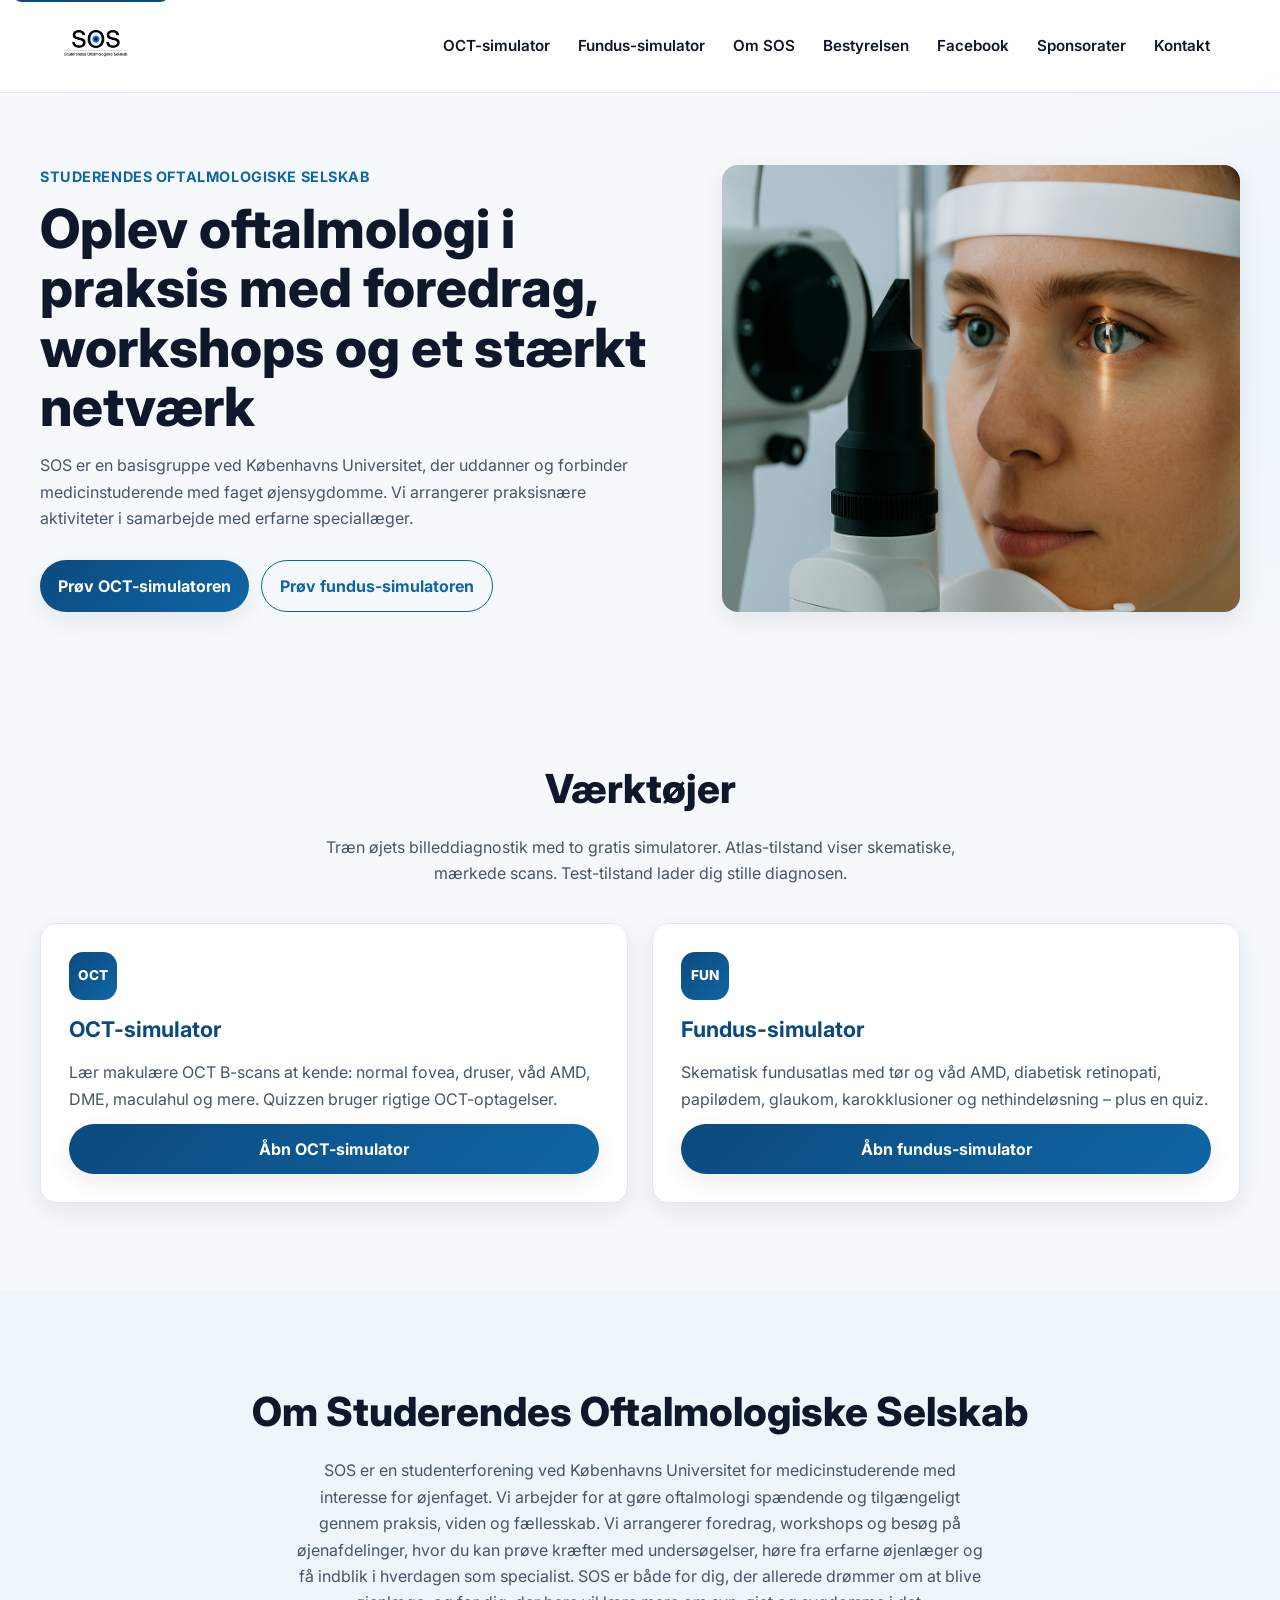
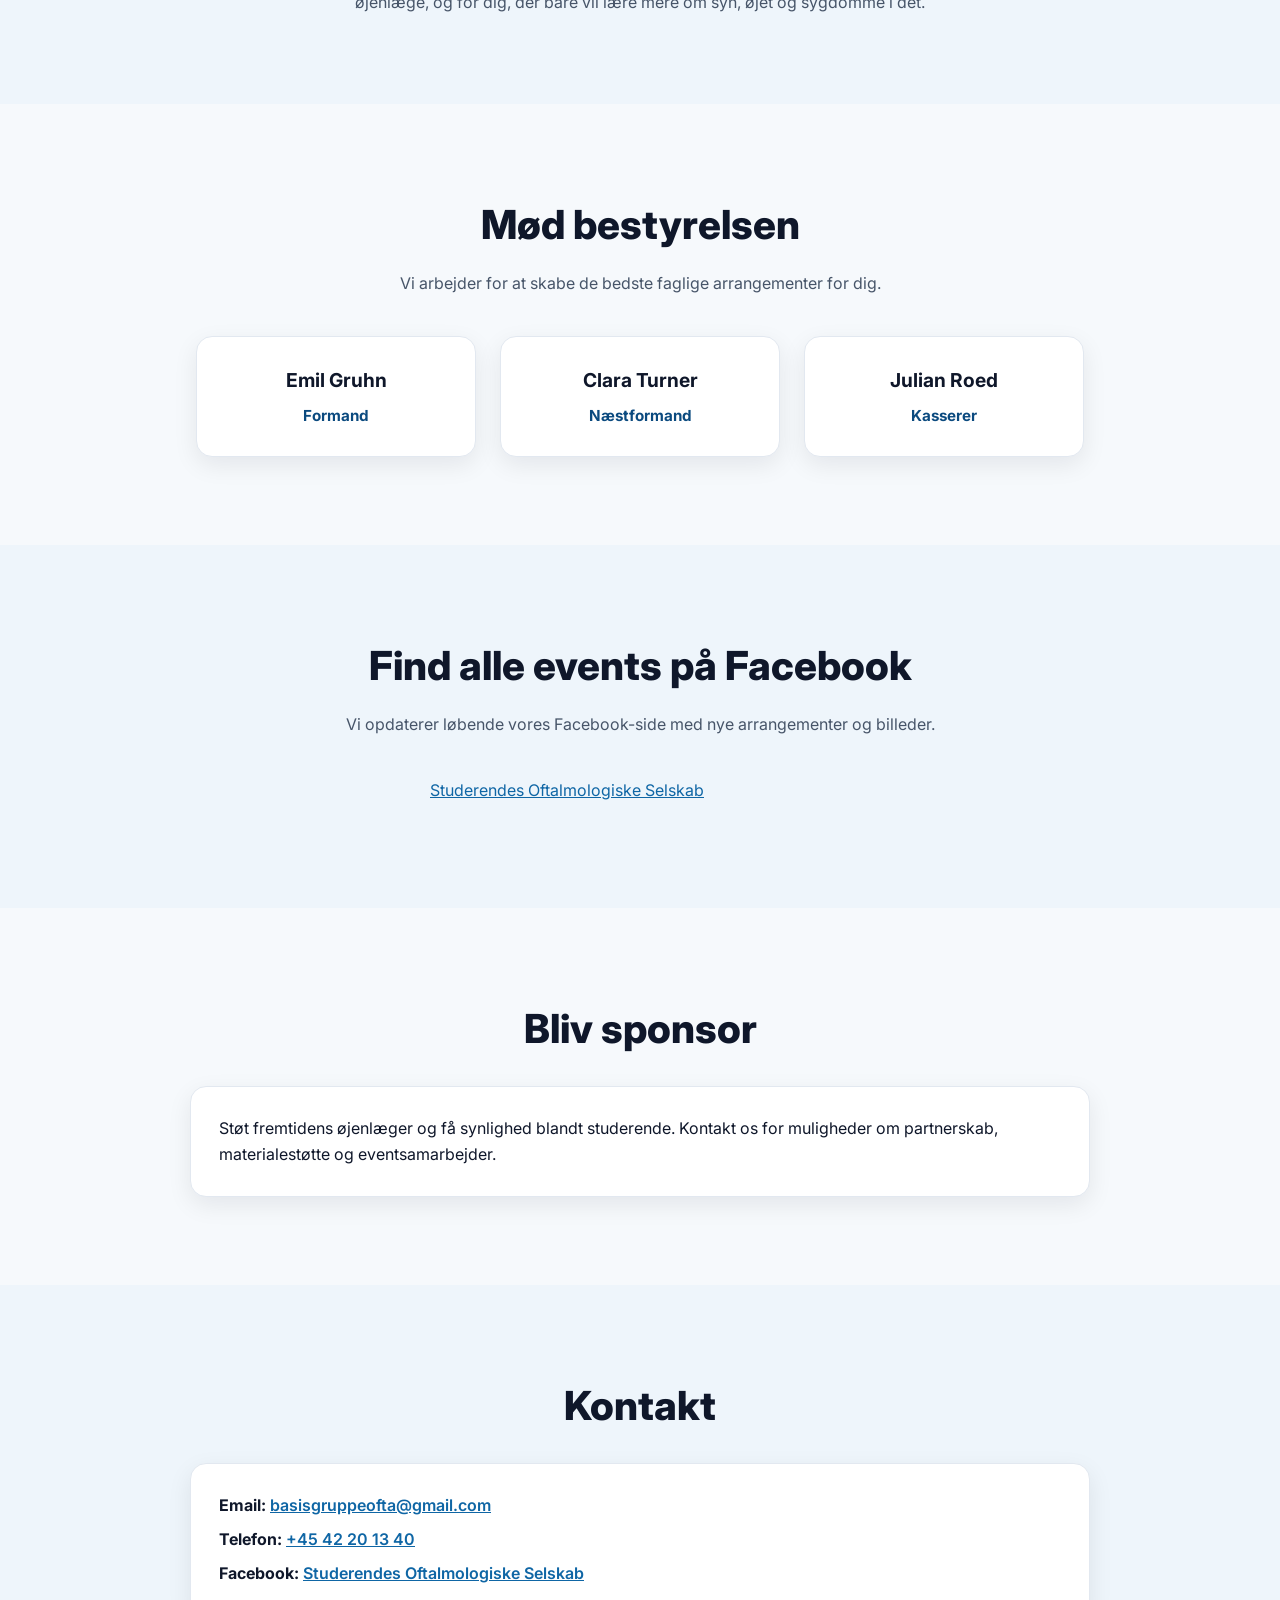
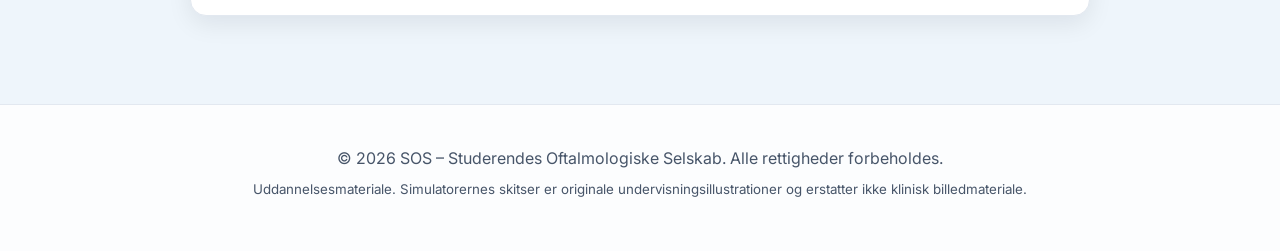
==== commit eb4c8538: "Update index.html Ny bestyrelse og facebook plugin rettelse." ====
--- a/index.html
+++ b/index.html
@@ -92,12 +92,16 @@
         <p class="section-lede">Vi arbejder for at skabe de bedste faglige arrangementer for dig.</p>
         <div class="board-grid">
           <article class="board-card">
-            <h3>Katrine Mikha</h3>
+            <h3>Emil Gruhn</h3>
             <div class="board-role">Formand</div>
           </article>
           <article class="board-card">
-            <h3>Kira Scher</h3>
+            <h3>Clara Turner</h3>
             <div class="board-role">Næstformand</div>
+          </article>
+          <article class="board-card">
+            <h3>Julian Roed</h3>
+            <div class="board-role">Kasserer</div>
           </article>
         </div>
       </div>
@@ -113,15 +117,15 @@
           nonce="sos-page-plugin"></script>
         <div class="fb-container">
           <div class="fb-page"
-               data-href="https://www.facebook.com/StuderendesOftalmologiskeSelskab/"
-               data-tabs="timeline,events"
+               data-href="https://www.facebook.com/116039466476061"
+               data-tabs="events"
                data-width="500"
                data-adapt-container-width="true"
                data-small-header="false"
                data-hide-cover="false"
                data-show-facepile="true">
-            <blockquote cite="https://www.facebook.com/StuderendesOftalmologiskeSelskab/" class="fb-xfbml-parse-ignore">
-              <a href="https://www.facebook.com/StuderendesOftalmologiskeSelskab/">Studerendes Oftalmologiske Selskab</a>
+            <blockquote cite="https://www.facebook.com/116039466476061" class="fb-xfbml-parse-ignore">
+              <a href="https://www.facebook.com/116039466476061">Studerendes Oftalmologiske Selskab</a>
             </blockquote>
           </div>
         </div>
@@ -143,7 +147,7 @@
         <div class="panel contact-row">
           <div><strong>Email:</strong> <a href="mailto:basisgruppeofta@gmail.com">basisgruppeofta@gmail.com</a></div>
           <div><strong>Telefon:</strong> <a href="tel:+4542201340">+45 42 20 13 40</a></div>
-          <div><strong>Facebook:</strong> <a href="https://www.facebook.com/StuderendesOftalmologiskeSelskab/">Studerendes Oftalmologiske Selskab</a></div>
+          <div><strong>Facebook:</strong> <a href="https://www.facebook.com/116039466476061">Studerendes Oftalmologiske Selskab</a></div>
         </div>
       </div>
     </section>
